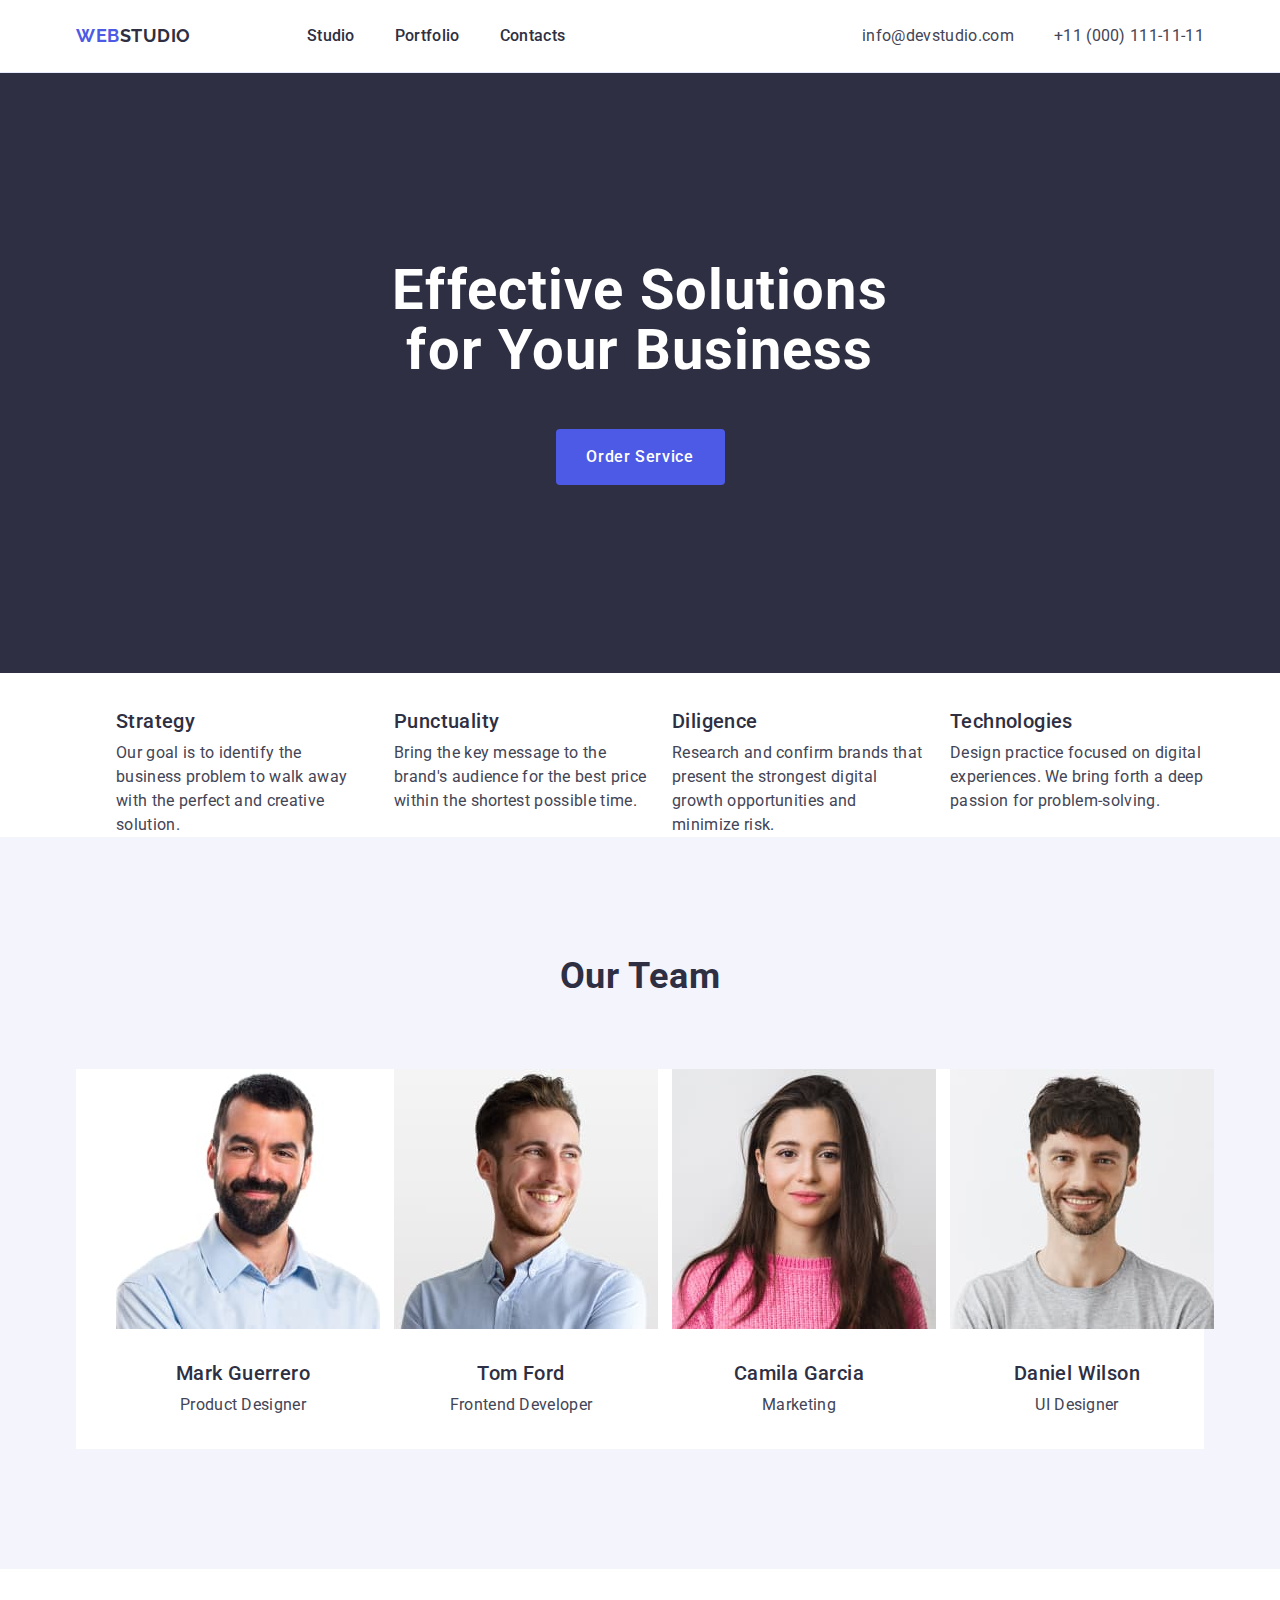
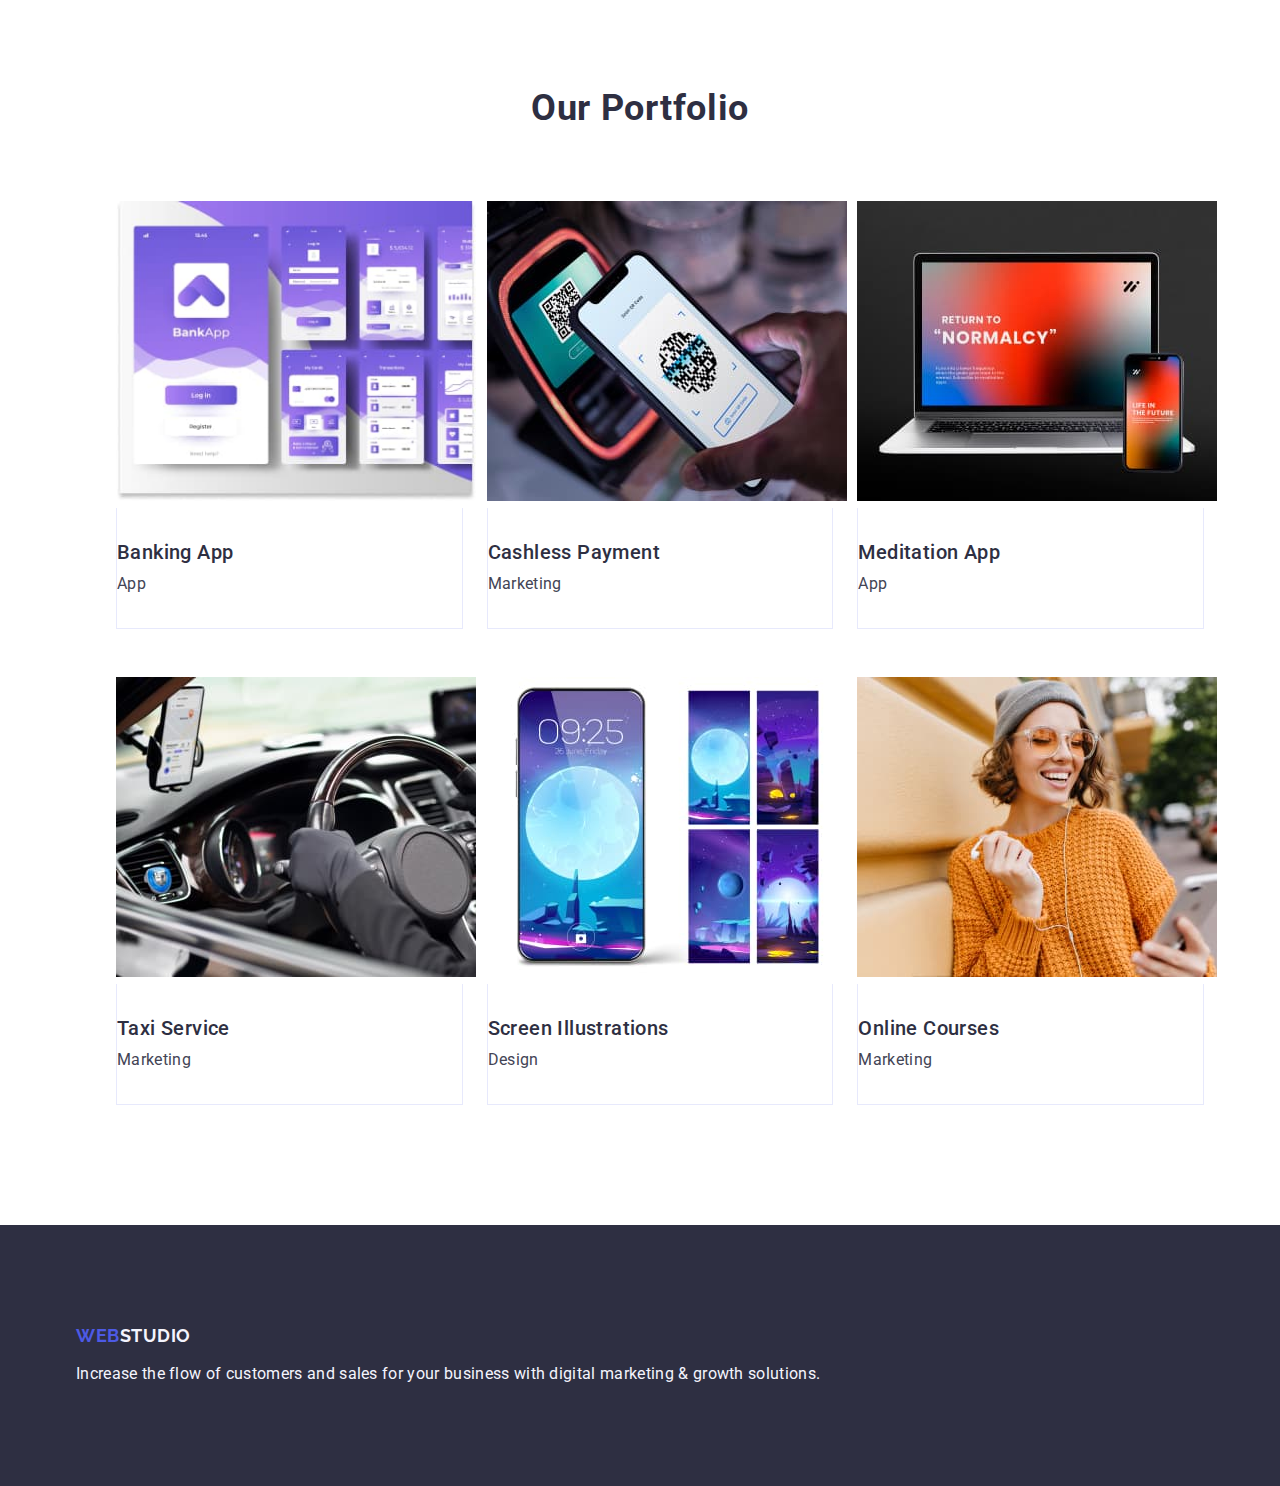
==== index.html @ 5953981c "update html" ====
<!DOCTYPE html>
<html lang="en">

<head>
  <meta charset="UTF-8">
  <meta http-equiv="X-UA-Compatible" content="IE=edge">
  <meta name="viewport" content="width=device-width, initial-scale=1.0">
  <title>Web Studio</title>
  <link rel="preconnect" href="https://fonts.googleapis.com">
  <link rel="preconnect" href="https://fonts.gstatic.com" crossorigin>
  <link href="https://fonts.googleapis.com/css2?family=Raleway:wght@800&family=Roboto:wght@400;500;700&display=swap"
    rel="stylesheet">
  <link rel="stylesheet" href="https://cdnjs.cloudflare.com/ajax/libs/modern-normalize/2.0.0/modern-normalize.min.css">
  <link rel="stylesheet" href="./css/styles.css">
</head>

<body class="body-container">
  <!--HEADER-->
  <header class="page-header">
   <div class="container-header container">
    <nav class="page-navigation list">
      <a href="./index.html" class="header-logo link">Web<span class="header-logo-part-dark">Studio</span></a>
      <ul class="menu list">
        <li class="menu-item">
          <a class="menu-link link" href="./index.html">Studio</a>
        </li>
        <li class="menu-item">
          <a class="menu-link link" href="">Portfolio</a>
        </li>
        <li class="menu-item">
          <a class="menu-link link" href="">Contacts</a>
        </li>
      </ul>
    </nav>
    <address class="header-contact">
      <ul class="header-contact-item list">
        <li>
          <a class="header-contact-link link" href="mailto:info@devstudio.com">info@devstudio.com</a>
        </li>
        <li>
          <a class="header-contact-link link" href="tel:+110001111111">+11 (000) 111-11-11</a>
        </li>
      </ul>
    </address>
   </div>
  </header>
  <main>
    <!--HERO SECTION-->
    <section class="section-hero">
     <div class="container">
      <h1 class="hero-tittle">Effective Solutions for Your Business</h1>
      <button type="button" class="modal-open-btn">Order Service</button>
     </div>
    </section>

    <!--FIRST SECTION-->
    <section class="features">
     <div class="section-container container">
       <h2 class="visually-hidden">Features</h2>
       <ul class="features-list list">
         <li class="features-list-item">
           <h3 class="features-menu">Strategy</h3>
           <p class="description-text">
             Our goal is to identify the business problem to walk away with the perfect and
             creative solution.
           </p>
         </li>

         <li class="features-list-item">
          <h3 class="features-menu">Punctuality</h3>
          <p class="description-text">
            Bring the key message to the brand's audience for the best price within the shortest
            possible time.
          </p>
         </li>

         <li class="features-list-item">
          <h3 class="features-menu">Diligence</h3>
          <p class="description-text">
            Research and confirm brands that present the strongest digital growth opportunities
            and minimize risk.
          </p>
         </li>

         <li class="features-list-item">
          <h3 class="features-menu">Technologies</h3>
          <p class="description-text">
            Design practice focused on digital experiences. We bring forth a deep passion for
            problem-solving.
          </p>
         </li>
       </ul>
     </div>
    </section>

    <!--SECOND SECTION-->
    <section class="our-team-section">
     <div class="class-container container">
       <h2 class="teams-list">Our Team</h2>
       <ul class="list-img-list list">

         <li class="image-item-list">
           <img class="images" src="./images/markguerrero.jpg" alt="Mark Guerrero. Product Designer." width="264"
            height="260">
            <div class="img-container">
              <h3 class="about-list-link">Mark Guerrero</h3>
              <p class="text">Product Designer</p>
             </div>
         </li>

         <li class="image-item-list">
           <img class="images" src="./images/tomford.jpg" alt="Tom Ford. Frontend Developer." width="264" height="260">
           <div class="img-container">
             <h3 class="about-list-link">Tom Ford</h3>
             <p class="text">Frontend Developer</p>
           </div>
         </li>

         <li class="image-item-list">
           <img class="images" src="./images/camilagarcia.jpg" alt="Camila Garcia. Marketing." width="264" height="260">
           <div class="img-container">
             <h3 class="about-list-link">Camila Garcia</h3>
             <p class="text">Marketing</p>
           </div>
         </li>

         <li class="image-item-list">
           <img class="images" src="./images/danielwilson.jpg" alt="Daniel Wilson. UI Designer." width="264"
            height="260">
            <div class="img-container">
             <h3 class="about-list-link">Daniel Wilson</h3>
             <p class="text">UI Designer</p>
            </div>
          </li>
      </ul>
     </div>
    </section>

    <!--THIRD SECTION-->
    <section class="our-portfolio">
      <div class="portfolio-content container">
        <h2 class="portfolio-title">Our Portfolio</h2>
        <ul class="portfolio-list list">
         <li class="list-service link">
           <img class="project-link link" src="./images/row1/banking-app-interface-concept.jpg" alt="Project 1"
            width="360"
            height="300">
            <div class="service-container">
             <h3 class="description-title">Banking App</h3>
             <p class="portfolio-desk">App</p>
            </div>
         </li>

          <li class="list-service link">
            <a href="" class="link">
             <img class="project-link link" src="./images/row1/cashless-payment.jpg" alt="Project 2" 
              width="360" 
              height="300">
             <div class="service-container">
               <h3 class="description-title">Cashless Payment</h3>
               <p class="portfolio-desk">Marketing</p>
             </div>
            </a>
         </li>

         <li class="list-service link">
           <a href="" class="link">
             <img class="project-link link" src="./images/row1/meditation-app.jpg" alt="Project 3" 
              width="360" 
              height="300">
             <div class="service-container">
                <h3 class="description-title">Meditation App</h3>
                <p class="portfolio-desk">App</p>
             </div>
           </a>

         </li>

         <li class="list-service link">
           <a href="" class="link">
             <img class="project-link link" src="./images/row2/taxi-service.jpg" alt="Project 4" 
               width="360"
               height="300">
              <div class="service-container">
                <h3 class="description-title">Taxi Service</h3>
                <p class="portfolio-desk">Marketing</p>
             </div>
           </a>
         </li>

         <li class="list-service link">
           <a href="" class="link">
             <img class="project-link link" src="./images/row2/screen-illustrations.jpg" alt="Project 5" 
              width="360"
              height="300">
             <div class="service-container">
               <h3 class="description-title">Screen Illustrations</h3>
               <p class="portfolio-desk">Design</p>
             </div>
          </a>
         </li>

         <li class="list-service link">
          <a href="" class="link">
             <img class="project-link link" src="./images/row2/online-courses.jpg" alt="Project 6" 
             width="360"
             height="300">
              <div class="service-container">
                <h3 class="description-title">Online Courses</h3>
                <p class="portfolio-desk">Marketing</p>
             </div>
          </a>
         </li>
       </ul>
      </div>
    </section>
  </main>

  <!--FOOTER-->
  <footer class="footer-container-link">
    <div class="footer-container container">
     <a href="./index.html" class="footer-logo link">Web<span class="footer-logo-part-light">Studio</span></a>
     <p class="text-footer">
       Increase the flow of customers and sales for your business with digital marketing & growth
       solutions.
     </p>
    </div>
  </footer>
</body>

</html>
---- css/styles.css ----
:root {
  --main-font-family: "Roboto", sans-serif;
  --secondary-font-family: "Raleway", sans-serif;
  --color-iris: #4d5ae5;
  --color-ocean: #404bbf;
  --color-navy-blue: #2e2f42;
  --color-green: #31d0aa;
  --color-slate: #434455;
  --color-light-slate: #8e8f99;
  --color-cornflower: #e7e9fc;
  --color-cloud: #f4f4fd;
  --color-grey: #2e2f42;
  --color-navy-blue-modal: #2e2f42;
  --color-white: #ffffff;
  --color-dairy: #fcfcfc;
}

/* css default style reset */
.list {
  list-style: none;
}

.link {
  text-decoration: none;
  color: inherit;
}

button {
  cursor: pointer;
}

/* studio page */
.body-container {
  font-family: "Roboto", sans-serif;
  color: var(--color-slate, #434455);
  background-color: var(--color-white, #ffffff);
}
.container {
  width: 1158px;
  padding: 0 15px;
  margin: 0 auto;
 }

/* HEADER*/
.page-header {
  margin: 0 auto;
  border-bottom: 1px solid var(--color-cornflower);
}

.container-header {
  display: flex;
  align-items: center;
  margin: 0 auto;
}

.page-navigation {
  font-weight: 800;
  font-size: 18px;
  line-height: 1.17;
  letter-spacing: 0.03em;
  color: var(--color-iris, #4d5ae5);
  display: flex;
  align-items: center;
  margin-right: auto;
}

.header-logo {
  font-family: var(--secondary-font-family);
  font-weight: 700;
  font-size: 18px;
  line-height: 1.17;
  letter-spacing: 0.03em;
  text-transform: uppercase;
  color: var(--color-iris);
  margin-right: 76px;}

.header-logo-link {
  font-family: "Raleway", sans-serif;
  font-weight: 700;
  font-size: 18px;
  line-height: 1.17;
  letter-spacing: 0.03em;
  text-transform: uppercase;
  color: var(--color-iris, #4d5ae5);
  margin-right: 76px;
}

.menu {
  display: flex;
  gap: 40px;
}

.menu-item {
  letter-spacing: 0.02em;
  line-height: 1.5;
  font-weight: 500;
  font-size: 16px;
  color: var(--color-navy-blue);
  padding: 24px 0;
}

.menu-link {
  font-family: var(--main-font-family);
  line-height: 1.5;
  letter-spacing: 0.02em;
  font-weight: 500;
  font-size: 16px;
  color: var(--color-navy-blue);
  padding: 24px 0;
}

.menu-link:hover,
.menu-link:focus,
.header-contact-link:hover,
.header-contact-link:focus {
  color: var(--color-ocean);
}

.menu-item:hover,
.menu-item:focus,
.header-contact-link:hover,
.header-contact-link:focus {
  color: var(--color-ocean);
}

.header-contact-item {
display: flex;
gap: 40px;
}

/* HERO SECTION */
.section-hero {
  color: var(--color-white);
  background-color: var(--color-navy-blue-modal);
  padding: 188px 0;
}


.hero-tittle {
  font-family: var(--main-font-family);
  font-weight: 700;
  font-size: 56px;
  line-height: 1.07;
  text-align: center;
  letter-spacing: 0.02em;
  color: var(--color-white);
  max-width: 496px;
  margin-left: auto;
  margin-right: auto;
  margin-bottom: 48px;
}

.modal-open-btn {
  font-family: var(--main-font-family);
  min-width: 169px;
  font-weight: 500;
  font-size: 16px;
  line-height: 1.5;
  letter-spacing: 0.04em;
  text-align: center;
  color: var(--color-white);
  background-color: var(--color-iris);
  display: block;
  height: 56px;
  border: none;
  border-radius: 4px;
  margin-left: auto;
  margin-right: auto;
  }

.modal-open-btn:hover,
.modal-open-btn:focus {
  background-color: var(--color-ocean);
}

/*FIRST SECTION*/
.section-container{

}

.features {
  font-weight: 500;
  font-size: 20px;
  line-height: 1.2;
  letter-spacing: 0.02em;
  color: var(--color-slate);
}

.visually-hidden {
  visibility: hidden;
}

.features-list {
  font-family: var(--main-font-family);
  font-size: 16px;
  line-height: 1.2;
  letter-spacing: 0.02em;
  color: var(--color-slate);
  background-color: var(--color-white);
  display: flex;
  gap: 24px;
}

.features-list-item {
  font-weight: 500;
  font-size: 20px;
  line-height: 1.2;
  letter-spacing: 0.02em;
  color: var(--color-slate);
  width: calc((100% - 72px) / 4);
}

.features-menu {
  font-weight: 500;
  font-size: 20px;
  line-height: 1.2;
  letter-spacing: 0.02em;
  color: var(--color-grey, #2e2f42);
  margin-bottom: 8px;
}

.description-text {
  font-family: var(--main-font-family);
  font-size: 16px;
  font-weight: 400;
  line-height: 1.5;
  letter-spacing: 0.02em;
  color: var(--color-slate);
  background-color: var(--color-white);
}

/*SECOND SECTION*/
.our-team-section {
  background-color: var(--color-white);
  padding: 120px 0;
 
}

.class-container {

}

.images {
 display: block
}

.teams-list {
  font-size: 36px;
  font-weight: 700;
  line-height: 1.11;
  text-align: center;
  letter-spacing: 0.02em;
  text-transform: capitalize;
  color: var(--color-navy-blue);
  margin-bottom: 72px;
}

.list-img-list {
  background-color: var(--color-white);
  display: flex;
  gap: 24px;
}

.image-item-list {
  font-weight: 500;
  font-size: 20px;
  line-height: 1.2;
  letter-spacing: 0.02em;
  color: var(--color-slate);
  background-color: var(--color-white);
  width: calc((100% - 72px) / 4);
  border-radius: 0px 0px 4px 4px;
}

.img-container {
  padding: 32px 16px;
  text-align: center;
  padding: 32px 0;
 }

.about-list-link {
  font-weight: 500;
  font-size: 20px;
  line-height: 1.2;
  letter-spacing: 0.02em;
  color: var(--color-navy-blue);
  margin-bottom: 8px;
}

.text {
  font-size: 16px;
  line-height: 1.5;
  letter-spacing: 0.02em;
  font-weight: 400;
}

/*THIRD SECTION*/
.our-portfolio {
  color: var(--color-navy-blue);
  background-color: var(--color-white);
  padding-top: 120px;
  padding-bottom: 120px;
}

.portfolio-content {

}
.portfolio-title {
  font-weight: 700;
  font-size: 36px;
  line-height: 1.11;
  letter-spacing: 0.02em;
  text-align: center;
  text-transform: capitalize;
  color: var(--color-navy-blue);
  margin-bottom: 72px;
}

.portfolio-list {
  font-family: "Roboto", sans-serif;
  font-weight: 500;
  font-size: 16px;
  line-height: 1.5;
  letter-spacing: 0.04em;
  color: var(--color-iris, #4d5ae5);
  background-color: var(--color-white, #ffffff);
  display: flex;
  flex-wrap: wrap;
  column-gap: 24px;
  row-gap: 48px;
}

.list-service {
  width: calc((100% - 48px) / 3);

}
.service-container {
  padding: 32px 16px;
  border: 1px solid var(--color-cornflower);
  border-top: none;
  padding: 32px 0;
}

.description-title {
  font-weight: 500;
  font-size: 20px;
  line-height: 1.2;
  letter-spacing: 0.02em;
  color: var(--color-navy-blue);
  margin-bottom: 8px;

}

.portfolio-desk {
  font-size: 16px;
  font-weight: 400;
  line-height: 1.5;
  letter-spacing: 0.02em;
  color: var(--color-slate, #434455);
}

/* FOOTER*/

.text-footer {
  font-size: 16px;
  line-height: 24px;
  letter-spacing: 0.02em;
  color: var(--color-cloud, #f4f4fd);
}

.footer-container-link {
  color: var(--color-navy-blue);
  background-color: var(--color-navy-blue-modal);
}

.footer-container-link {
  background-color: var(--color-navy-blue);
  padding: 100px 0;
}

.contact-list {
  font-style: normal;
  color: var(--color-slate);
}

.footer-logo {
  font-family: "Raleway", sans-serif;
  font-weight: 700;
  font-size: 18px;
  line-height: 1.17;
  letter-spacing: 0.03em;
  text-transform: uppercase;
  color: var(--color-iris);
  display: inline-block;
  margin-bottom: 16px;}

.header-logo-part-dark {
  color: var(--color-navy-blue);
}

.footer-logo-part-light {
  color: var(--color-cloud);
}

h1,
h2,
h3,
h4,
p,
ul,
ol {
  margin: 0;
}


/* HEADER */


.page-navigation {
  font-weight: 800;
  font-size: 18px;
  line-height: 1.17;
  letter-spacing: 0.03em;
  color: var(--color-iris, #4d5ae5);
}


.header-contact {
  font-style: normal;
}

.header-contact-item {
  font-size: 16px;
  line-height: 1.5;
  letter-spacing: 0.02em;
  font-weight: 400;
  color: var(--color-slate);
}

.header-contact-link {
  font-family: var(--main-font-family);
  font-weight: 400;
  font-size: 16px;
  line-height: 1.5;
  letter-spacing: 0.02em;
  color: var(--color-slate);
}

.hero {
  background-color: var(--color-navy-blue-modal);
}

.logo-header-light {
  color: var(--color-navy-blue);
}


.section-title {
  font-weight: 700;
  font-size: 36px;
  line-height: 1.11;
  letter-spacing: 0.02em;
  text-align: center;
  text-transform: capitalize;
  color: var(--color-navy-blue-modal);
}

.our-team-section {
  background-color: var(--color-cloud);
}

.card {
  background-color: var(--color-white);
}

.page-footer {
  background-color: var(--color-navy-blue);
}

.text-footer {
  font-size: 16px;
  line-height: 24px;
  letter-spacing: 0.02em;
  color: var(--color-cloud, #f4f4fd);
}
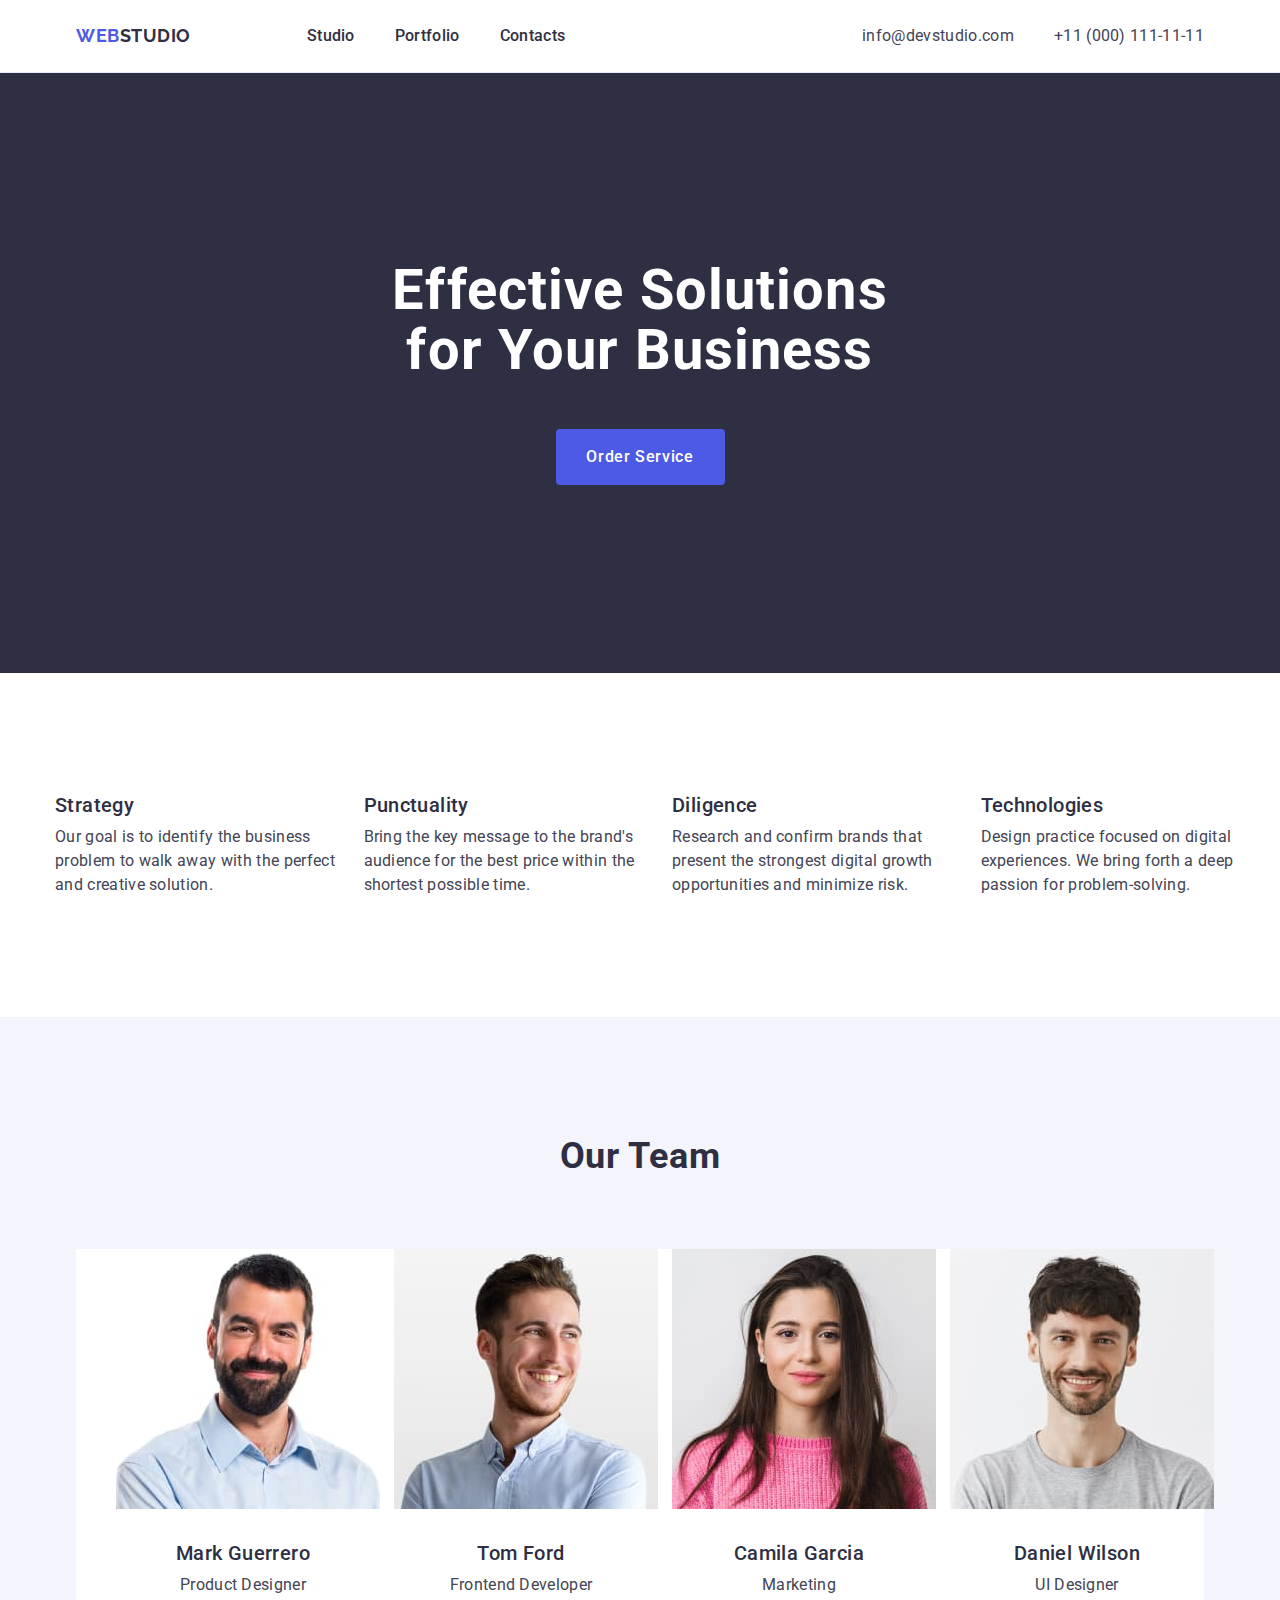
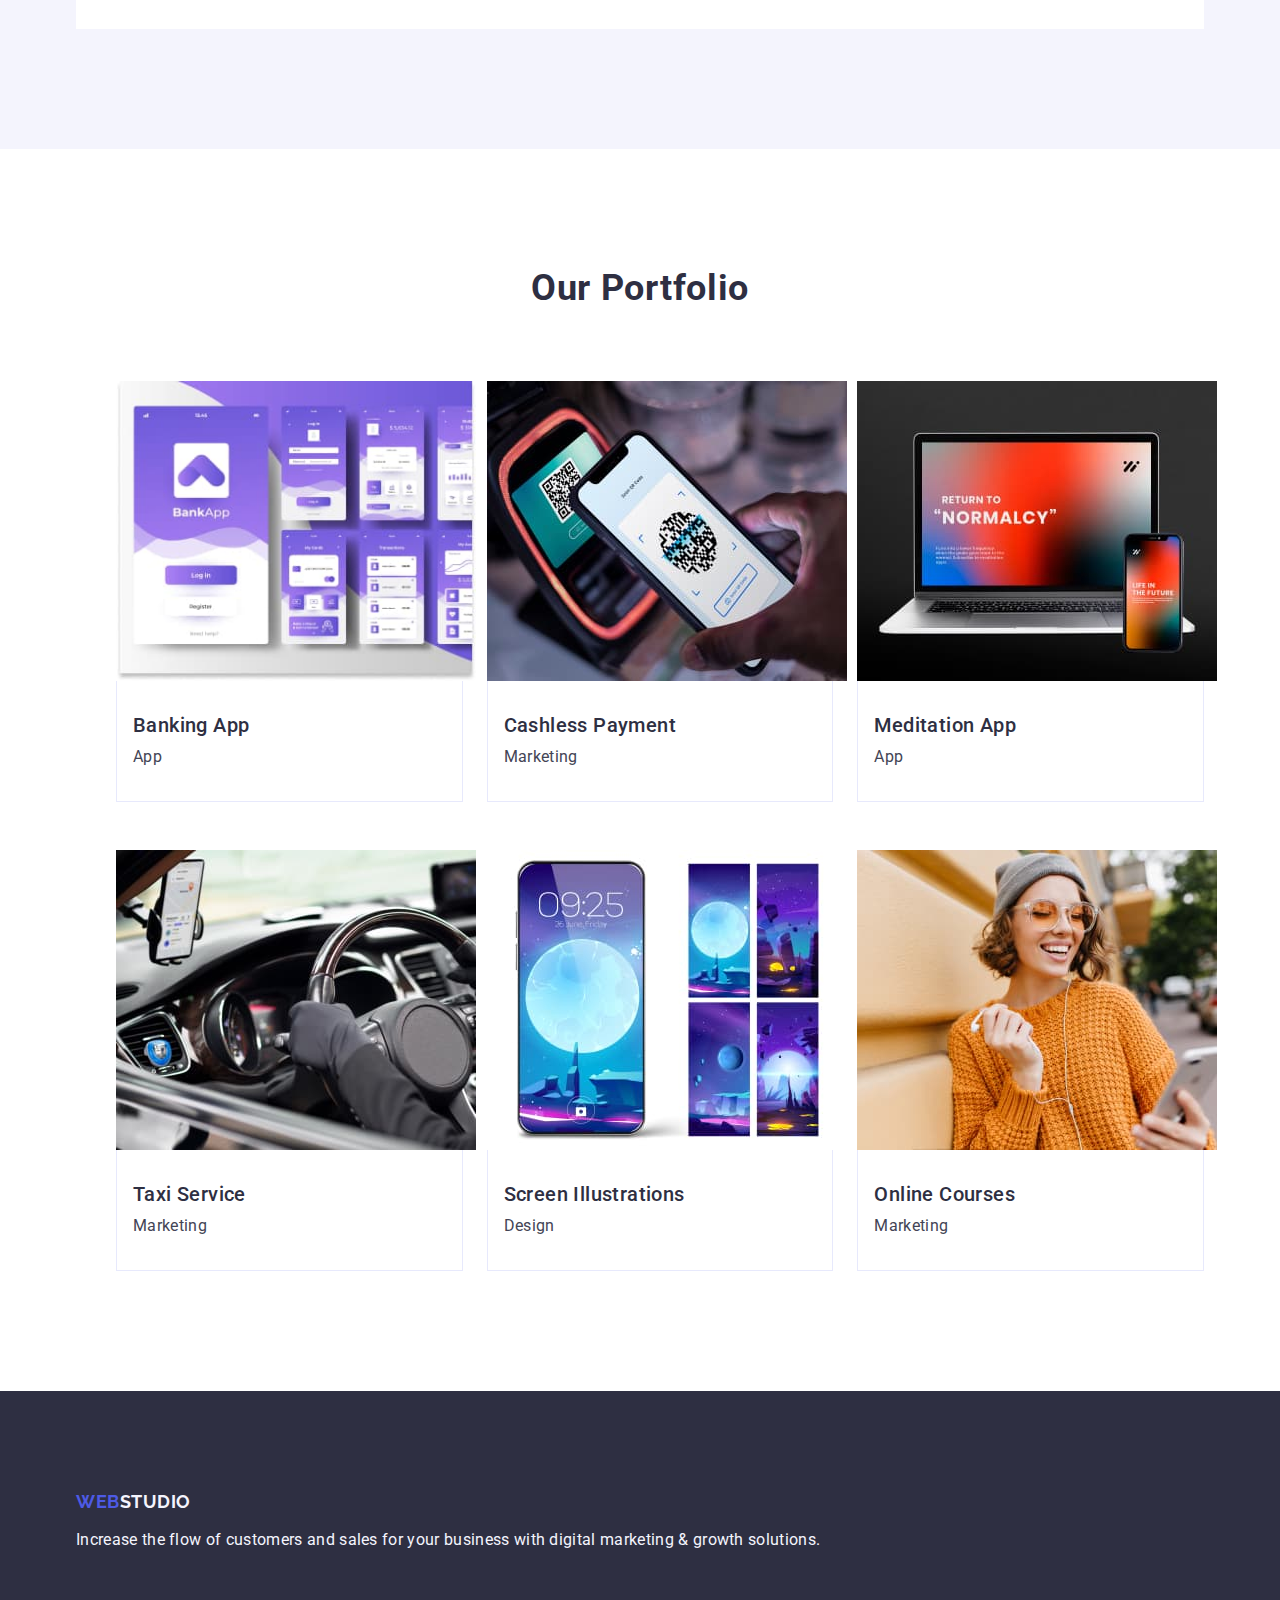
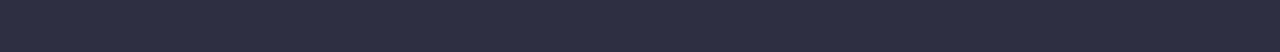
==== commit 6637a7a3: "upd html" ====
--- a/index.html
+++ b/index.html
@@ -95,7 +95,7 @@
 
     <!--SECOND SECTION-->
     <section class="our-team-section">
-     <div class="class-container container">
+     <div class="container">
        <h2 class="teams-list">Our Team</h2>
        <ul class="list-img-list list">
 
@@ -142,14 +142,16 @@
         <h2 class="portfolio-title">Our Portfolio</h2>
         <ul class="portfolio-list list">
          <li class="list-service link">
-           <img class="project-link link" src="./images/row1/banking-app-interface-concept.jpg" alt="Project 1"
-            width="360"
-            height="300">
-            <div class="service-container">
-             <h3 class="description-title">Banking App</h3>
-             <p class="portfolio-desk">App</p>
-            </div>
-         </li>
+           <a href="" class="link">
+             <img class="project-link link" src="./images/row1/banking-app-interface-concept.jpg" alt="Project 1"
+              width="360"
+              height="300">
+              <div class="service-container">
+                <h3 class="description-title">Banking App</h3>
+                <p class="portfolio-desk">App</p>
+              </div>
+           </a>
+          </li>
 
           <li class="list-service link">
             <a href="" class="link">
@@ -173,7 +175,6 @@
                 <p class="portfolio-desk">App</p>
              </div>
            </a>
-
          </li>
 
          <li class="list-service link">
--- a/css/styles.css
+++ b/css/styles.css
@@ -124,9 +124,14 @@
 }
 
 .header-contact-item {
-display: flex;
-gap: 40px;
-}
+    display: flex;
+    gap: 40px;
+    font-size: 16px;
+    line-height: 1.5;
+    letter-spacing: 0.02em;
+    font-weight: 400;
+    color: var(--color-slate);
+  }
 
 /* HERO SECTION */
 .section-hero {
@@ -175,7 +180,7 @@
 
 /*FIRST SECTION*/
 .section-container{
-
+ width: 100%;
 }
 
 .features {
@@ -184,10 +189,18 @@
   line-height: 1.2;
   letter-spacing: 0.02em;
   color: var(--color-slate);
+  padding: 120px 0;
 }
 
 .visually-hidden {
-  visibility: hidden;
+  position: absolute;
+  width: 1px;
+  height: 1px;
+  margin: -1px;
+  padding: 0;
+  overflow: hidden;
+  clip: rect(0, 0, 0, 0);
+  border: 0;
 }
 
 .features-list {
@@ -198,6 +211,7 @@
   color: var(--color-slate);
   background-color: var(--color-white);
   display: flex;
+  width: 100%;
   gap: 24px;
 }
 
@@ -208,6 +222,7 @@
   letter-spacing: 0.02em;
   color: var(--color-slate);
   width: calc((100% - 72px) / 4);
+  box-sizing: border-box;
 }
 
 .features-menu {
@@ -233,7 +248,7 @@
 .our-team-section {
   background-color: var(--color-white);
   padding: 120px 0;
- 
+  width: 100%;
 }
 
 .class-container {
@@ -241,7 +256,7 @@
 }
 
 .images {
- display: block
+ display: block;
 }
 
 .teams-list {
@@ -258,6 +273,7 @@
 .list-img-list {
   background-color: var(--color-white);
   display: flex;
+  width: 100%;
   gap: 24px;
 }
 
@@ -268,9 +284,10 @@
   letter-spacing: 0.02em;
   color: var(--color-slate);
   background-color: var(--color-white);
+  border-radius: 0px 0px 4px 4px;
   width: calc((100% - 72px) / 4);
-  border-radius: 0px 0px 4px 4px;
-}
+  box-sizing: border-box;
+  }
 
 .img-container {
   padding: 32px 16px;
@@ -300,6 +317,7 @@
   background-color: var(--color-white);
   padding-top: 120px;
   padding-bottom: 120px;
+  width: 100%;
 }
 
 .portfolio-content {
@@ -328,17 +346,23 @@
   flex-wrap: wrap;
   column-gap: 24px;
   row-gap: 48px;
+  width: 100%;
 }
 
 .list-service {
   width: calc((100% - 48px) / 3);
-
+  box-sizing: border-box;
+}
+
+.project-link {
+  display: block;
 }
 .service-container {
   padding: 32px 16px;
   border: 1px solid var(--color-cornflower);
   border-top: none;
-  padding: 32px 0;
+
+  padding: 32px 16px
 }
 
 .description-title {
@@ -429,14 +453,6 @@
   font-style: normal;
 }
 
-.header-contact-item {
-  font-size: 16px;
-  line-height: 1.5;
-  letter-spacing: 0.02em;
-  font-weight: 400;
-  color: var(--color-slate);
-}
-
 .header-contact-link {
   font-family: var(--main-font-family);
   font-weight: 400;
@@ -454,7 +470,6 @@
   color: var(--color-navy-blue);
 }
 
-
 .section-title {
   font-weight: 700;
   font-size: 36px;
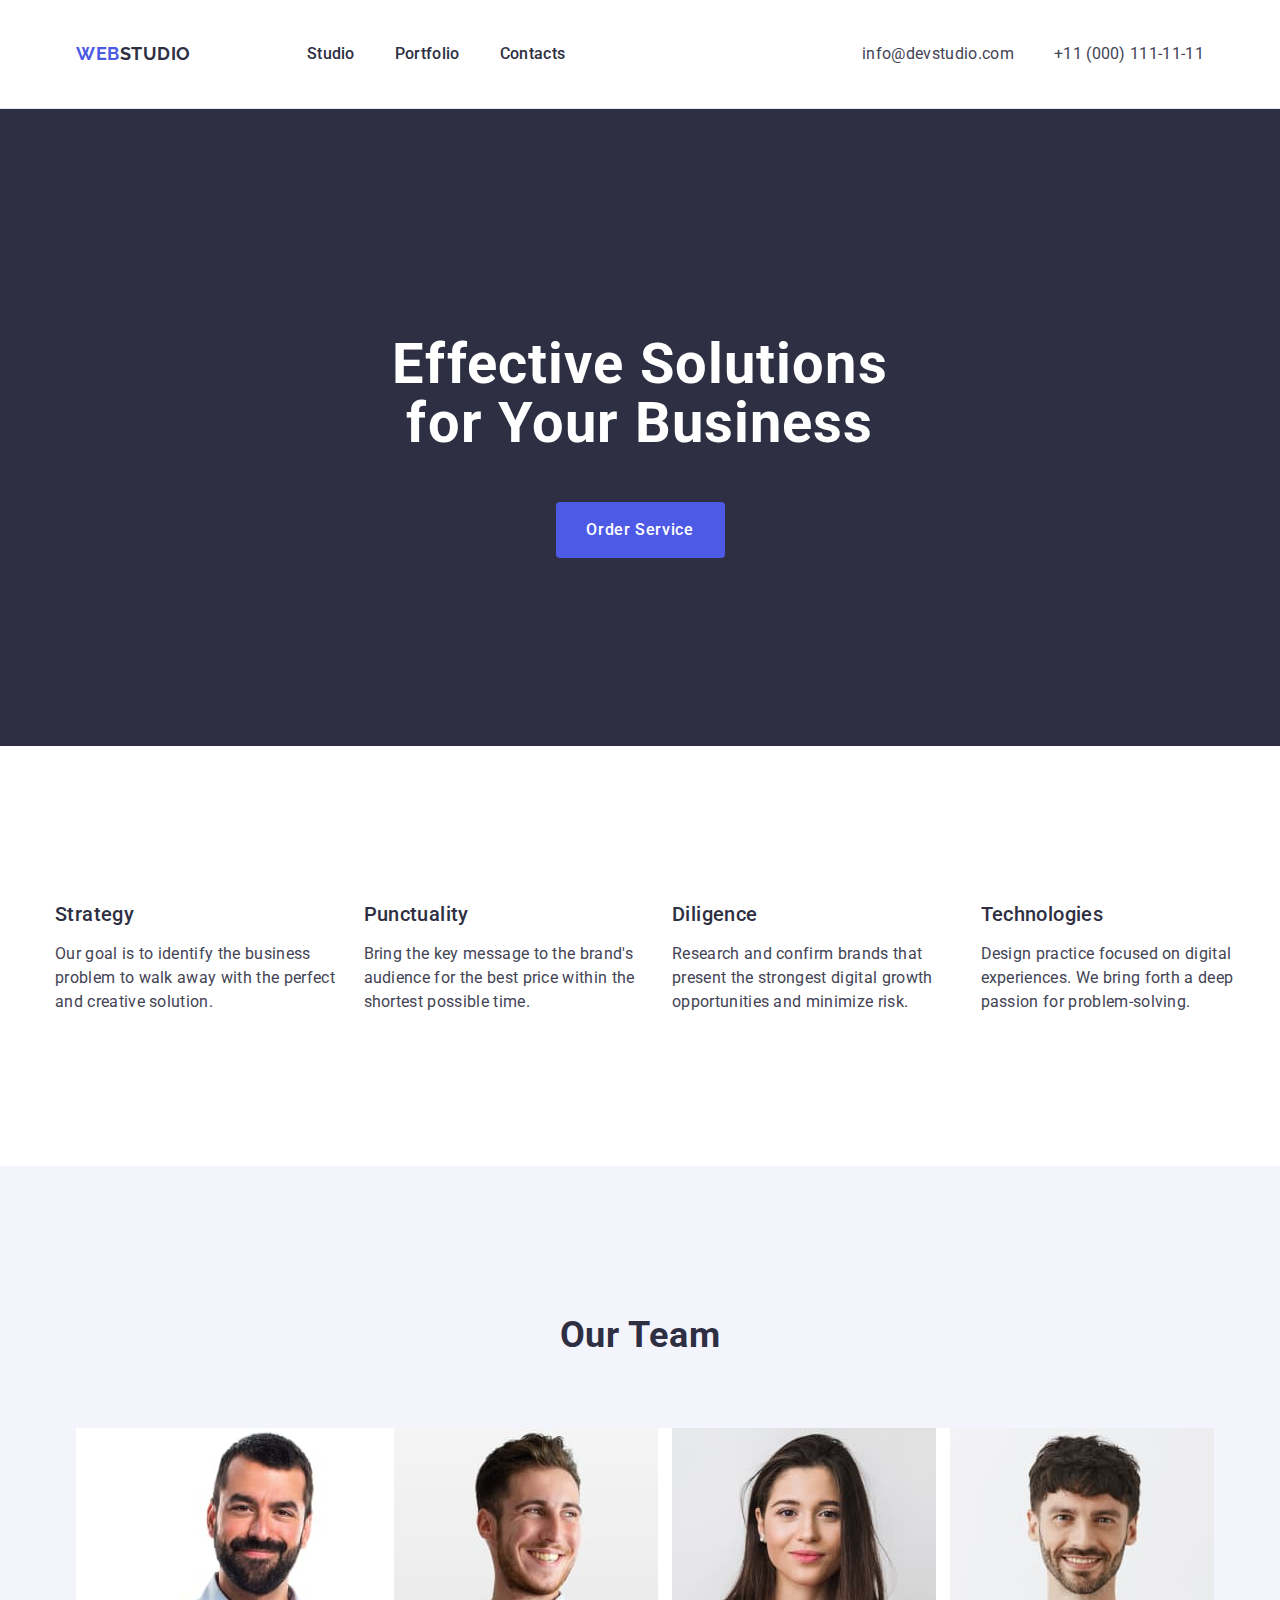
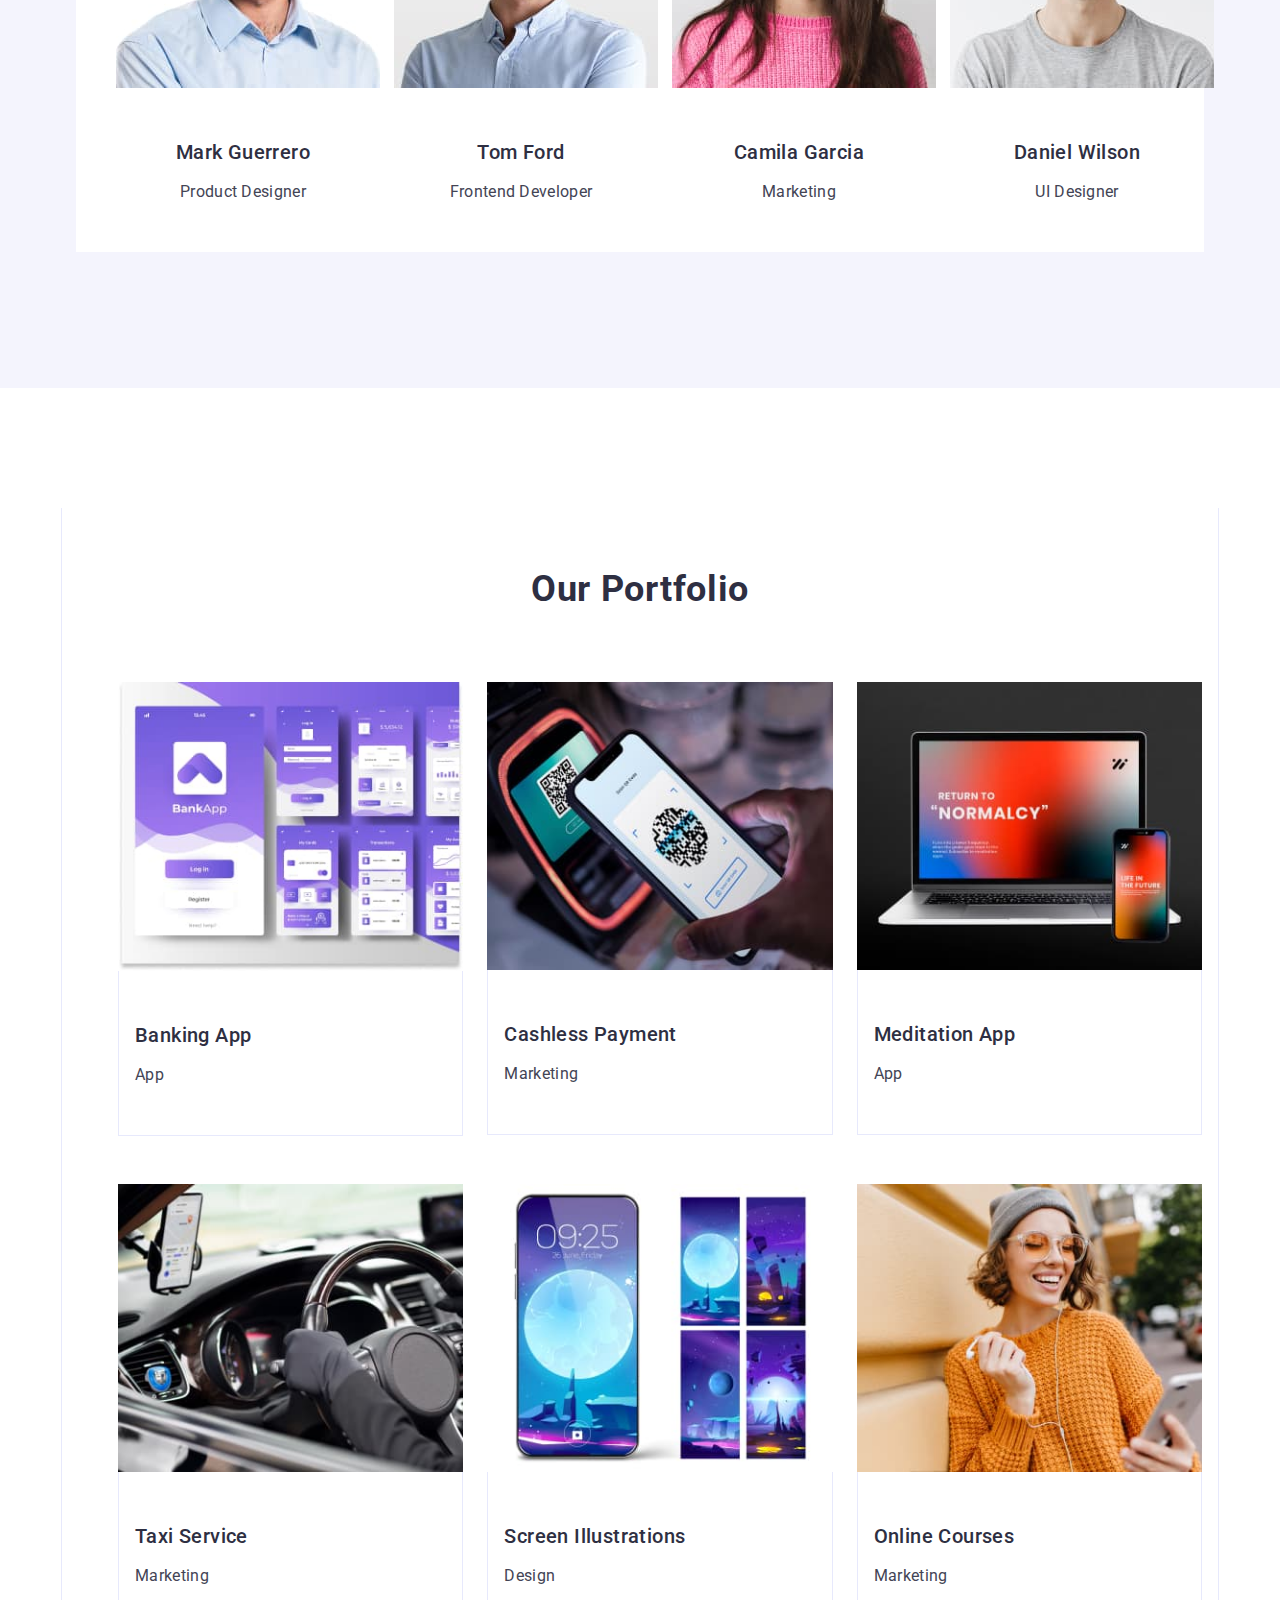
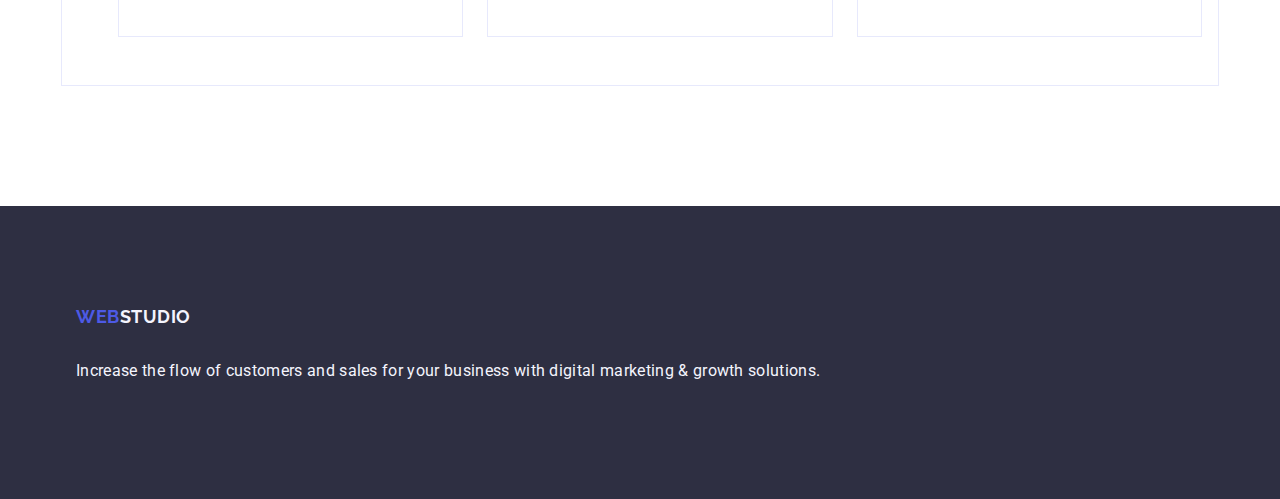
==== commit e1aad0d6: "update html" ====
--- a/css/styles.css
+++ b/css/styles.css
@@ -35,11 +35,12 @@
   color: var(--color-slate, #434455);
   background-color: var(--color-white, #ffffff);
 }
+
 .container {
   width: 1158px;
   padding: 0 15px;
   margin: 0 auto;
- }
+}
 
 /* HEADER*/
 .page-header {
@@ -72,7 +73,12 @@
   letter-spacing: 0.03em;
   text-transform: uppercase;
   color: var(--color-iris);
-  margin-right: 76px;}
+  margin-right: 76px;
+}
+
+.header-logo-part-dark {
+  color: var(--color-navy-blue);
+} 
 
 .header-logo-link {
   font-family: "Raleway", sans-serif;
@@ -123,15 +129,28 @@
   color: var(--color-ocean);
 }
 
+.header-contact {
+  font-style: normal;
+}
+
 .header-contact-item {
-    display: flex;
-    gap: 40px;
-    font-size: 16px;
-    line-height: 1.5;
-    letter-spacing: 0.02em;
-    font-weight: 400;
-    color: var(--color-slate);
-  }
+  display: flex;
+  gap: 40px;
+  font-size: 16px;
+  line-height: 1.5;
+  letter-spacing: 0.02em;
+  font-weight: 400;
+  color: var(--color-slate);
+}
+
+.header-contact-link {
+  font-family: var(--main-font-family);
+  font-weight: 400;
+  font-size: 16px;
+  line-height: 1.5;
+  letter-spacing: 0.02em;
+  color: var(--color-slate);
+}
 
 /* HERO SECTION */
 .section-hero {
@@ -171,7 +190,7 @@
   border-radius: 4px;
   margin-left: auto;
   margin-right: auto;
-  }
+}
 
 .modal-open-btn:hover,
 .modal-open-btn:focus {
@@ -179,8 +198,8 @@
 }
 
 /*FIRST SECTION*/
-.section-container{
- width: 100%;
+.section-container {
+  width: 100%;
 }
 
 .features {
@@ -197,10 +216,12 @@
   width: 1px;
   height: 1px;
   margin: -1px;
+  border: 0;
   padding: 0;
+  white-space: nowrap;
   overflow: hidden;
+  clip-path: inset(100%);
   clip: rect(0, 0, 0, 0);
-  border: 0;
 }
 
 .features-list {
@@ -211,7 +232,7 @@
   color: var(--color-slate);
   background-color: var(--color-white);
   display: flex;
-  width: 100%;
+  /*width: 100%;*/
   gap: 24px;
 }
 
@@ -246,17 +267,14 @@
 
 /*SECOND SECTION*/
 .our-team-section {
-  background-color: var(--color-white);
+  background-color: var(--color-cloud);
   padding: 120px 0;
   width: 100%;
 }
 
-.class-container {
-
-}
 
 .images {
- display: block;
+  display: block;
 }
 
 .teams-list {
@@ -287,13 +305,13 @@
   border-radius: 0px 0px 4px 4px;
   width: calc((100% - 72px) / 4);
   box-sizing: border-box;
-  }
+}
 
 .img-container {
   padding: 32px 16px;
   text-align: center;
   padding: 32px 0;
- }
+}
 
 .about-list-link {
   font-weight: 500;
@@ -321,8 +339,11 @@
 }
 
 .portfolio-content {
-
-}
+  padding: 32px 16px;
+  border: 1px solid #e7e9fc;
+  border-top: none;
+}
+
 .portfolio-title {
   font-weight: 700;
   font-size: 36px;
@@ -331,7 +352,7 @@
   text-align: center;
   text-transform: capitalize;
   color: var(--color-navy-blue);
-  margin-bottom: 72px;
+  margin-bottom: 72px
 }
 
 .portfolio-list {
@@ -356,13 +377,14 @@
 
 .project-link {
   display: block;
-}
+  width: 100%;
+  height: auto;
+}
+
 .service-container {
   padding: 32px 16px;
   border: 1px solid var(--color-cornflower);
   border-top: none;
-
-  padding: 32px 16px
 }
 
 .description-title {
@@ -416,10 +438,7 @@
   text-transform: uppercase;
   color: var(--color-iris);
   display: inline-block;
-  margin-bottom: 16px;}
-
-.header-logo-part-dark {
-  color: var(--color-navy-blue);
+  margin-bottom: 16px;
 }
 
 .footer-logo-part-light {
@@ -431,70 +450,13 @@
 h3,
 h4,
 p,
-ul,
-ol {
-  margin: 0;
-}
-
-
-/* HEADER */
-
-
-.page-navigation {
-  font-weight: 800;
-  font-size: 18px;
-  line-height: 1.17;
-  letter-spacing: 0.03em;
-  color: var(--color-iris, #4d5ae5);
-}
-
-
-.header-contact {
-  font-style: normal;
-}
-
-.header-contact-link {
-  font-family: var(--main-font-family);
-  font-weight: 400;
-  font-size: 16px;
-  line-height: 1.5;
-  letter-spacing: 0.02em;
-  color: var(--color-slate);
-}
-
-.hero {
-  background-color: var(--color-navy-blue-modal);
-}
-
-.logo-header-light {
-  color: var(--color-navy-blue);
-}
-
-.section-title {
-  font-weight: 700;
-  font-size: 36px;
-  line-height: 1.11;
-  letter-spacing: 0.02em;
-  text-align: center;
-  text-transform: capitalize;
-  color: var(--color-navy-blue-modal);
-}
-
-.our-team-section {
-  background-color: var(--color-cloud);
-}
-
-.card {
-  background-color: var(--color-white);
-}
-
-.page-footer {
-  background-color: var(--color-navy-blue);
-}
-
-.text-footer {
-  font-size: 16px;
-  line-height: 24px;
-  letter-spacing: 0.02em;
-  color: var(--color-cloud, #f4f4fd);
-}+ul, {
+ max-width: 264;
+ font-weight: 400;
+ font-size: 16px;
+ line-height: 150%;
+ letter-spacing: 0.02em;
+ color: #f4f4fd;
+ margin: 0;
+ padding:0;
+}
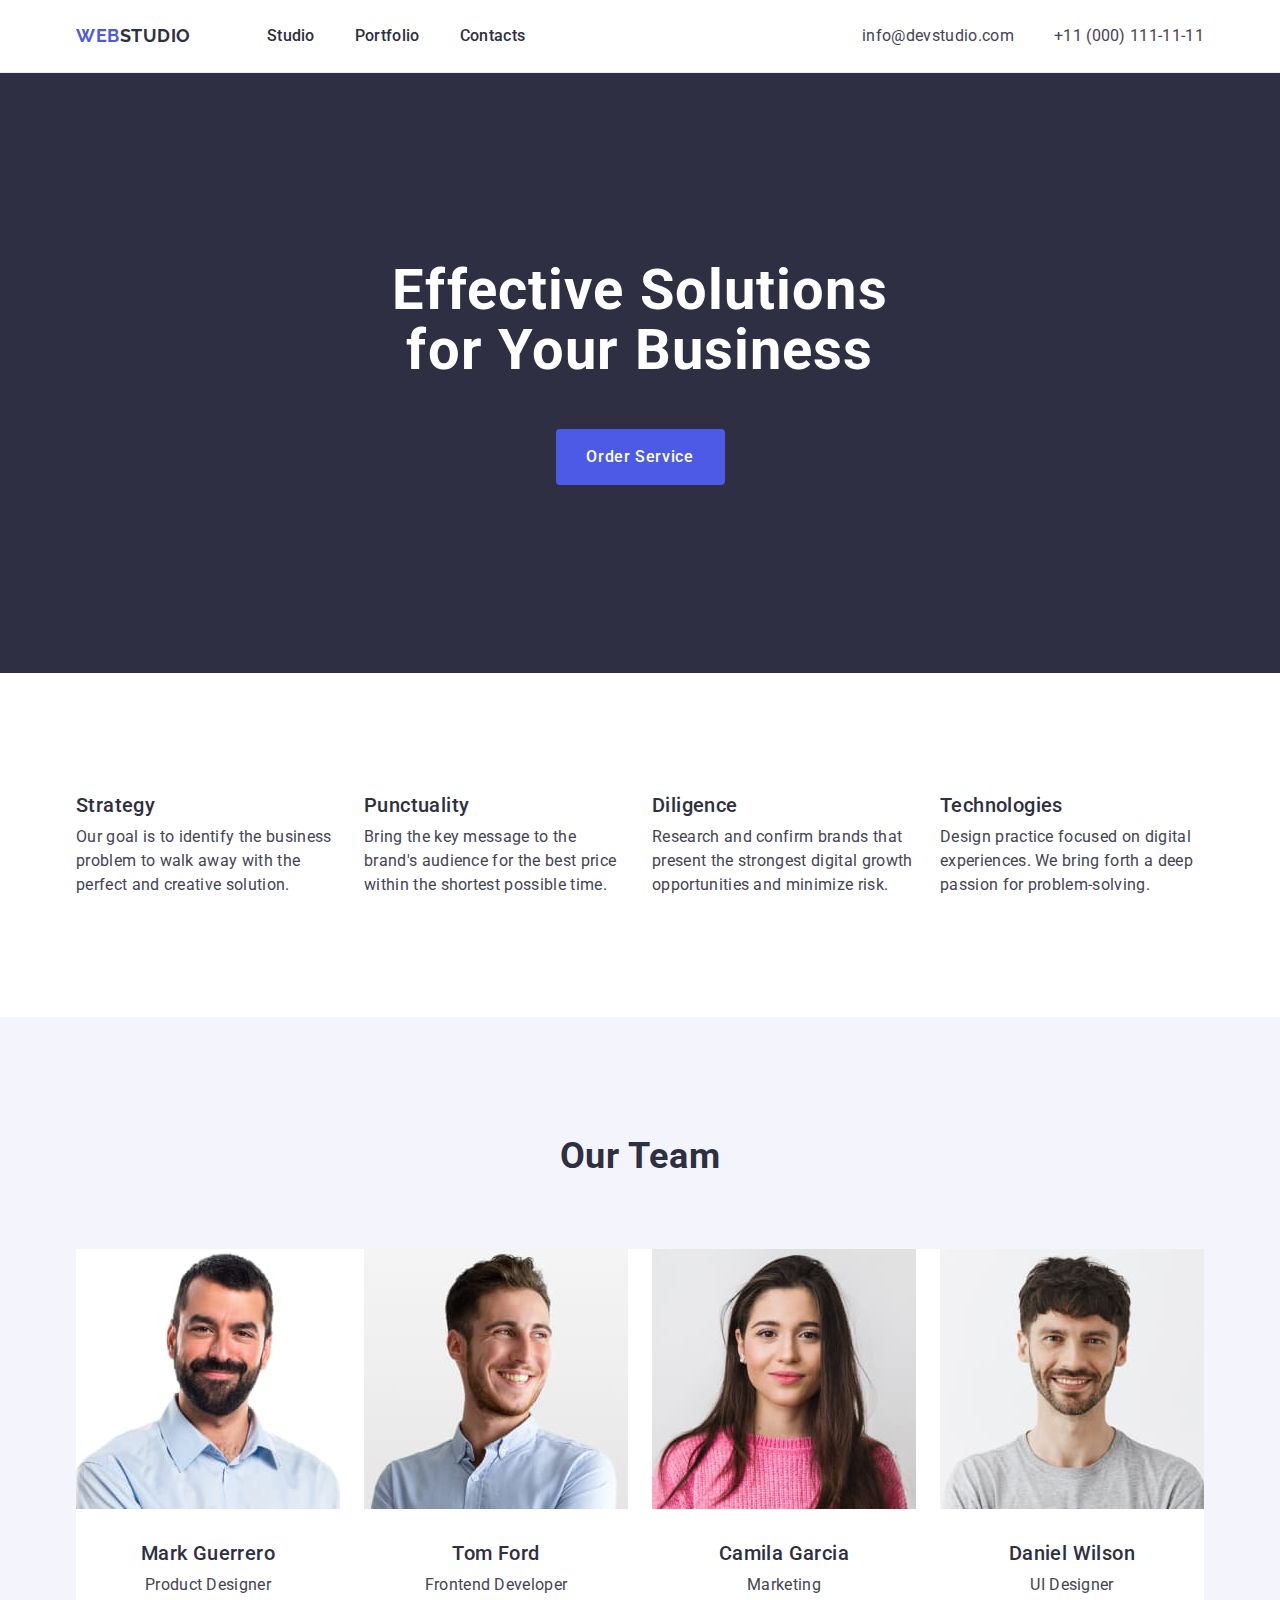
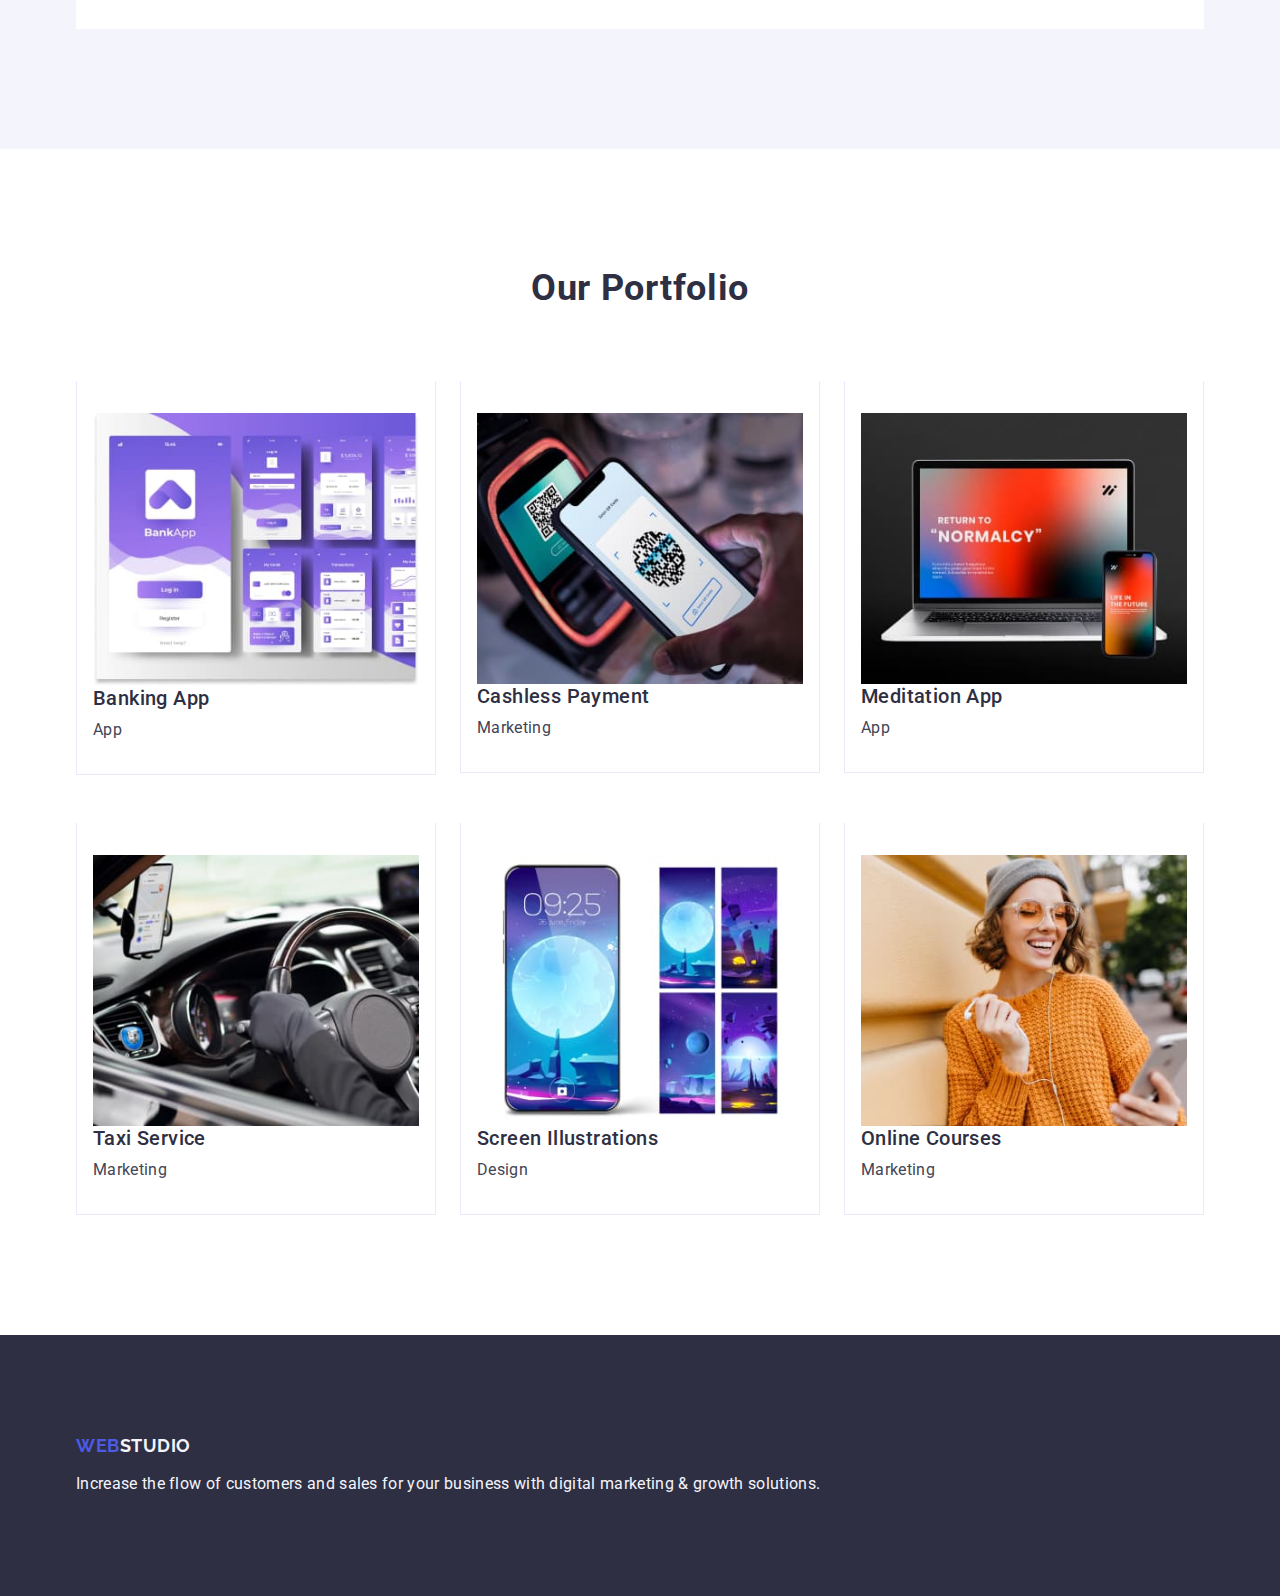
==== commit 2cf0de13: "update html" ====
--- a/index.html
+++ b/index.html
@@ -138,79 +138,78 @@
 
     <!--THIRD SECTION-->
     <section class="our-portfolio">
-      <div class="portfolio-content container">
+      <div class="container">
         <h2 class="portfolio-title">Our Portfolio</h2>
         <ul class="portfolio-list list">
          <li class="list-service link">
-           <a href="" class="link">
-             <img class="project-link link" src="./images/row1/banking-app-interface-concept.jpg" alt="Project 1"
+           <div class="service-container">
+             <a href="" class="link">
+                <img class="project-link link" src="./images/row1/banking-app-interface-concept.jpg" alt="Project 1" width="360"
+                height="300">
+                <h3 class="description-title">Banking App</h3>
+                <p class="portfolio-desk">App</p>
+              </a>
+           </div>
+          </li>
+
+          <li class="list-service link">
+            <div class="service-container">
+              <a href="" class="link">
+               <img class="project-link link" src="./images/row1/cashless-payment.jpg" alt="Project 2" 
+                width="360" 
+                height="300">
+               <h3 class="description-title">Cashless Payment</h3>
+               <p class="portfolio-desk">Marketing</p>
+              </a>
+          </div>
+         </li>
+
+         <li class="list-service link">
+           <div class="service-container">
+              <a href="" class="link">
+               <img class="project-link link" src="./images/row1/meditation-app.jpg" alt="Project 3" 
+                width="360" 
+                height="300">
+                <h3 class="description-title">Meditation App</h3>
+                <p class="portfolio-desk">App</p>
+             </a>
+           </div>
+         </li>
+
+         <li class="list-service link">
+           <div class="service-container">
+             <a href="" class="link">
+               <img class="project-link link" src="./images/row2/taxi-service.jpg" alt="Project 4" 
+                width="360"
+                height="300">
+               <h3 class="description-title">Taxi Service</h3>
+               <p class="portfolio-desk">Marketing</p>
+             </a>
+            </div>
+         </li>
+
+         <li class="list-service link">
+           <div class="service-container">
+             <a href="" class="link">
+               <img class="project-link link" src="./images/row2/screen-illustrations.jpg" alt="Project 5" 
+                width="360"
+                height="300">
+               <h3 class="description-title">Screen Illustrations</h3>
+               <p class="portfolio-desk">Design</p>
+             </a>
+            </div>
+         </li>
+
+         <li class="list-service link">
+          <div class="service-container">
+            <a href="" class="link">
+              <img class="project-link link" src="./images/row2/online-courses.jpg" alt="Project 6" 
               width="360"
               height="300">
-              <div class="service-container">
-                <h3 class="description-title">Banking App</h3>
-                <p class="portfolio-desk">App</p>
-              </div>
-           </a>
-          </li>
-
-          <li class="list-service link">
-            <a href="" class="link">
-             <img class="project-link link" src="./images/row1/cashless-payment.jpg" alt="Project 2" 
-              width="360" 
-              height="300">
-             <div class="service-container">
-               <h3 class="description-title">Cashless Payment</h3>
-               <p class="portfolio-desk">Marketing</p>
-             </div>
+              <h3 class="description-title">Online Courses</h3>
+              <p class="portfolio-desk">Marketing</p>
             </a>
-         </li>
-
-         <li class="list-service link">
-           <a href="" class="link">
-             <img class="project-link link" src="./images/row1/meditation-app.jpg" alt="Project 3" 
-              width="360" 
-              height="300">
-             <div class="service-container">
-                <h3 class="description-title">Meditation App</h3>
-                <p class="portfolio-desk">App</p>
-             </div>
-           </a>
-         </li>
-
-         <li class="list-service link">
-           <a href="" class="link">
-             <img class="project-link link" src="./images/row2/taxi-service.jpg" alt="Project 4" 
-               width="360"
-               height="300">
-              <div class="service-container">
-                <h3 class="description-title">Taxi Service</h3>
-                <p class="portfolio-desk">Marketing</p>
-             </div>
-           </a>
-         </li>
-
-         <li class="list-service link">
-           <a href="" class="link">
-             <img class="project-link link" src="./images/row2/screen-illustrations.jpg" alt="Project 5" 
-              width="360"
-              height="300">
-             <div class="service-container">
-               <h3 class="description-title">Screen Illustrations</h3>
-               <p class="portfolio-desk">Design</p>
-             </div>
-          </a>
-         </li>
-
-         <li class="list-service link">
-          <a href="" class="link">
-             <img class="project-link link" src="./images/row2/online-courses.jpg" alt="Project 6" 
-             width="360"
-             height="300">
-              <div class="service-container">
-                <h3 class="description-title">Online Courses</h3>
-                <p class="portfolio-desk">Marketing</p>
-             </div>
-          </a>
+          </div>
          </li>
        </ul>
       </div>
--- a/css/styles.css
+++ b/css/styles.css
@@ -29,6 +29,21 @@
   cursor: pointer;
 }
 
+h1,
+h2,
+h3,
+h4,
+h5,
+h6,
+p {
+  margin: 0;
+}
+
+ul,ol {
+  margin: 0;
+  padding: 0;
+}
+
 /* studio page */
 .body-container {
   font-family: "Roboto", sans-serif;
@@ -199,7 +214,7 @@
 
 /*FIRST SECTION*/
 .section-container {
-  width: 100%;
+
 }
 
 .features {
@@ -269,7 +284,6 @@
 .our-team-section {
   background-color: var(--color-cloud);
   padding: 120px 0;
-  width: 100%;
 }
 
 
@@ -335,13 +349,6 @@
   background-color: var(--color-white);
   padding-top: 120px;
   padding-bottom: 120px;
-  width: 100%;
-}
-
-.portfolio-content {
-  padding: 32px 16px;
-  border: 1px solid #e7e9fc;
-  border-top: none;
 }
 
 .portfolio-title {
@@ -352,7 +359,7 @@
   text-align: center;
   text-transform: capitalize;
   color: var(--color-navy-blue);
-  margin-bottom: 72px
+  margin-bottom: 72px;
 }
 
 .portfolio-list {
@@ -367,7 +374,6 @@
   flex-wrap: wrap;
   column-gap: 24px;
   row-gap: 48px;
-  width: 100%;
 }
 
 .list-service {
@@ -445,18 +451,3 @@
   color: var(--color-cloud);
 }
 
-h1,
-h2,
-h3,
-h4,
-p,
-ul, {
- max-width: 264;
- font-weight: 400;
- font-size: 16px;
- line-height: 150%;
- letter-spacing: 0.02em;
- color: #f4f4fd;
- margin: 0;
- padding:0;
-}
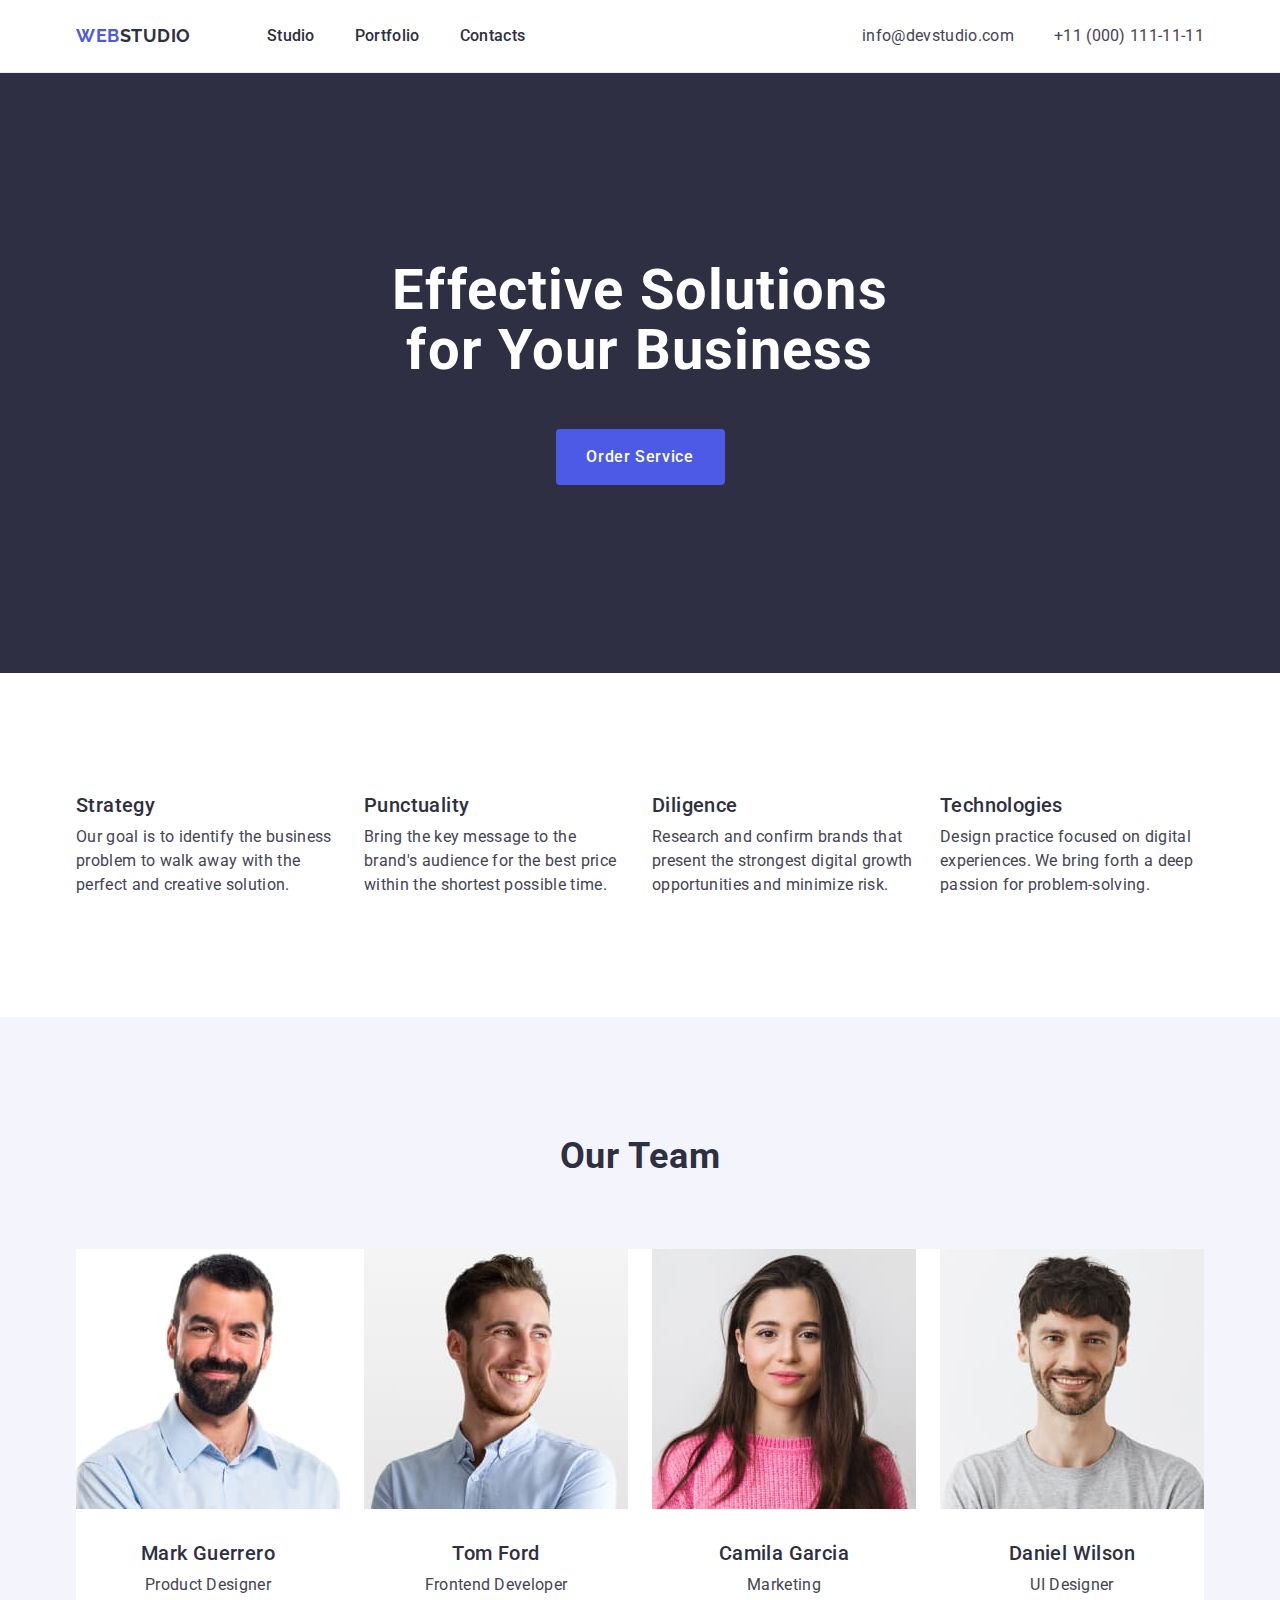
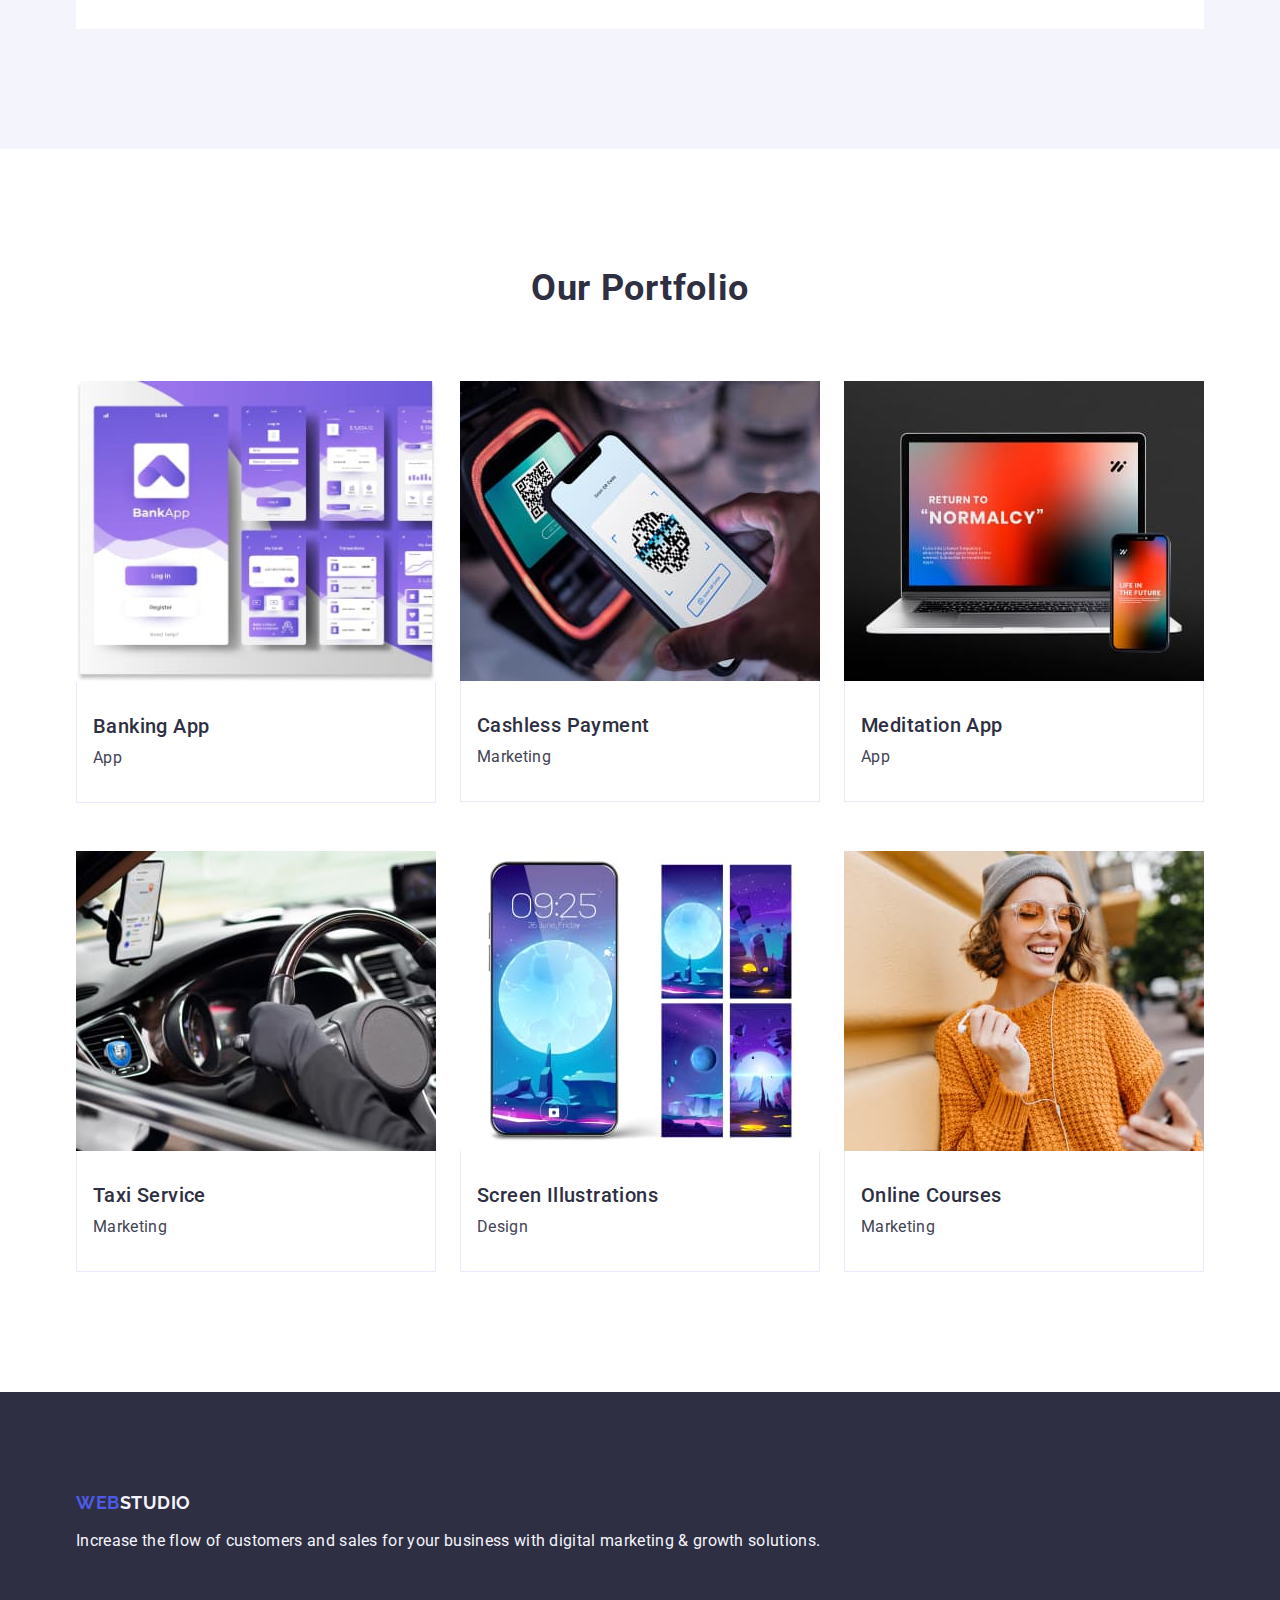
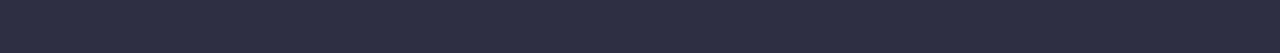
==== commit f47bf62b: "update html" ====
--- a/index.html
+++ b/index.html
@@ -141,75 +141,82 @@
       <div class="container">
         <h2 class="portfolio-title">Our Portfolio</h2>
         <ul class="portfolio-list list">
-         <li class="list-service link">
-           <div class="service-container">
+
+         <li class="list-service link">
              <a href="" class="link">
-                <img class="project-link link" src="./images/row1/banking-app-interface-concept.jpg" alt="Project 1" width="360"
-                height="300">
-                <h3 class="description-title">Banking App</h3>
-                <p class="portfolio-desk">App</p>
-              </a>
-           </div>
+                <img class="project-link link" src="./images/row1/banking-app-interface-concept.jpg" 
+                  alt="Project 1" 
+                  width="360"
+                  height="300">
+                <div class="service-container">
+                  <h3 class="description-title">Banking App</h3>
+                  <p class="portfolio-desk">App</p>
+                </div>
+            </a>
           </li>
 
           <li class="list-service link">
-            <div class="service-container">
-              <a href="" class="link">
-               <img class="project-link link" src="./images/row1/cashless-payment.jpg" alt="Project 2" 
-                width="360" 
-                height="300">
+           <a href="" class="link">
+             <img class="project-link link" src="./images/row1/cashless-payment.jpg" 
+              alt="Project 2" 
+              width="360" 
+              height="300">
+             <div class="service-container">
                <h3 class="description-title">Cashless Payment</h3>
                <p class="portfolio-desk">Marketing</p>
-              </a>
-          </div>
-         </li>
-
-         <li class="list-service link">
-           <div class="service-container">
+             </div>
+            </a>
+         </li>
+
+         <li class="list-service link">
               <a href="" class="link">
                <img class="project-link link" src="./images/row1/meditation-app.jpg" alt="Project 3" 
                 width="360" 
                 height="300">
-                <h3 class="description-title">Meditation App</h3>
-                <p class="portfolio-desk">App</p>
+                <div class="service-container">
+                  <h3 class="description-title">Meditation App</h3>
+                  <p class="portfolio-desk">App</p>
+                </div>
              </a>
-           </div>
-         </li>
-
-         <li class="list-service link">
-           <div class="service-container">
+         </li>
+
+         <li class="list-service link">
              <a href="" class="link">
-               <img class="project-link link" src="./images/row2/taxi-service.jpg" alt="Project 4" 
+               <img class="project-link link" src="./images/row2/taxi-service.jpg" 
+                alt="Project 4" 
                 width="360"
                 height="300">
-               <h3 class="description-title">Taxi Service</h3>
-               <p class="portfolio-desk">Marketing</p>
+               <div class="service-container">
+                 <h3 class="description-title">Taxi Service</h3>
+                 <p class="portfolio-desk">Marketing</p>
+               </div>
              </a>
-            </div>
-         </li>
-
-         <li class="list-service link">
-           <div class="service-container">
+         </li>
+
+         <li class="list-service link">
              <a href="" class="link">
-               <img class="project-link link" src="./images/row2/screen-illustrations.jpg" alt="Project 5" 
+               <img class="project-link link" src="./images/row2/screen-illustrations.jpg" 
+                alt="Project 5" 
                 width="360"
                 height="300">
-               <h3 class="description-title">Screen Illustrations</h3>
-               <p class="portfolio-desk">Design</p>
+                <div class="service-container">
+                 <h3 class="description-title">Screen Illustrations</h3>
+                 <p class="portfolio-desk">Design</p>
+               </div>
              </a>
-            </div>
-         </li>
-
-         <li class="list-service link">
-          <div class="service-container">
+         </li>
+
+         <li class="list-service link">
             <a href="" class="link">
-              <img class="project-link link" src="./images/row2/online-courses.jpg" alt="Project 6" 
+              <img class="project-link link" src="./images/row2/online-courses.jpg" 
+              alt="Project 6" 
               width="360"
               height="300">
-              <h3 class="description-title">Online Courses</h3>
-              <p class="portfolio-desk">Marketing</p>
+             <div class="service-container">
+               <h3 class="description-title">Online Courses</h3>
+               <p class="portfolio-desk">Marketing</p>
+             </div>
             </a>
-          </div>
          </li>
        </ul>
       </div>
--- a/css/styles.css
+++ b/css/styles.css
@@ -378,7 +378,7 @@
 
 .list-service {
   width: calc((100% - 48px) / 3);
-  box-sizing: border-box;
+  /*box-sizing: border-box;*/
 }
 
 .project-link {
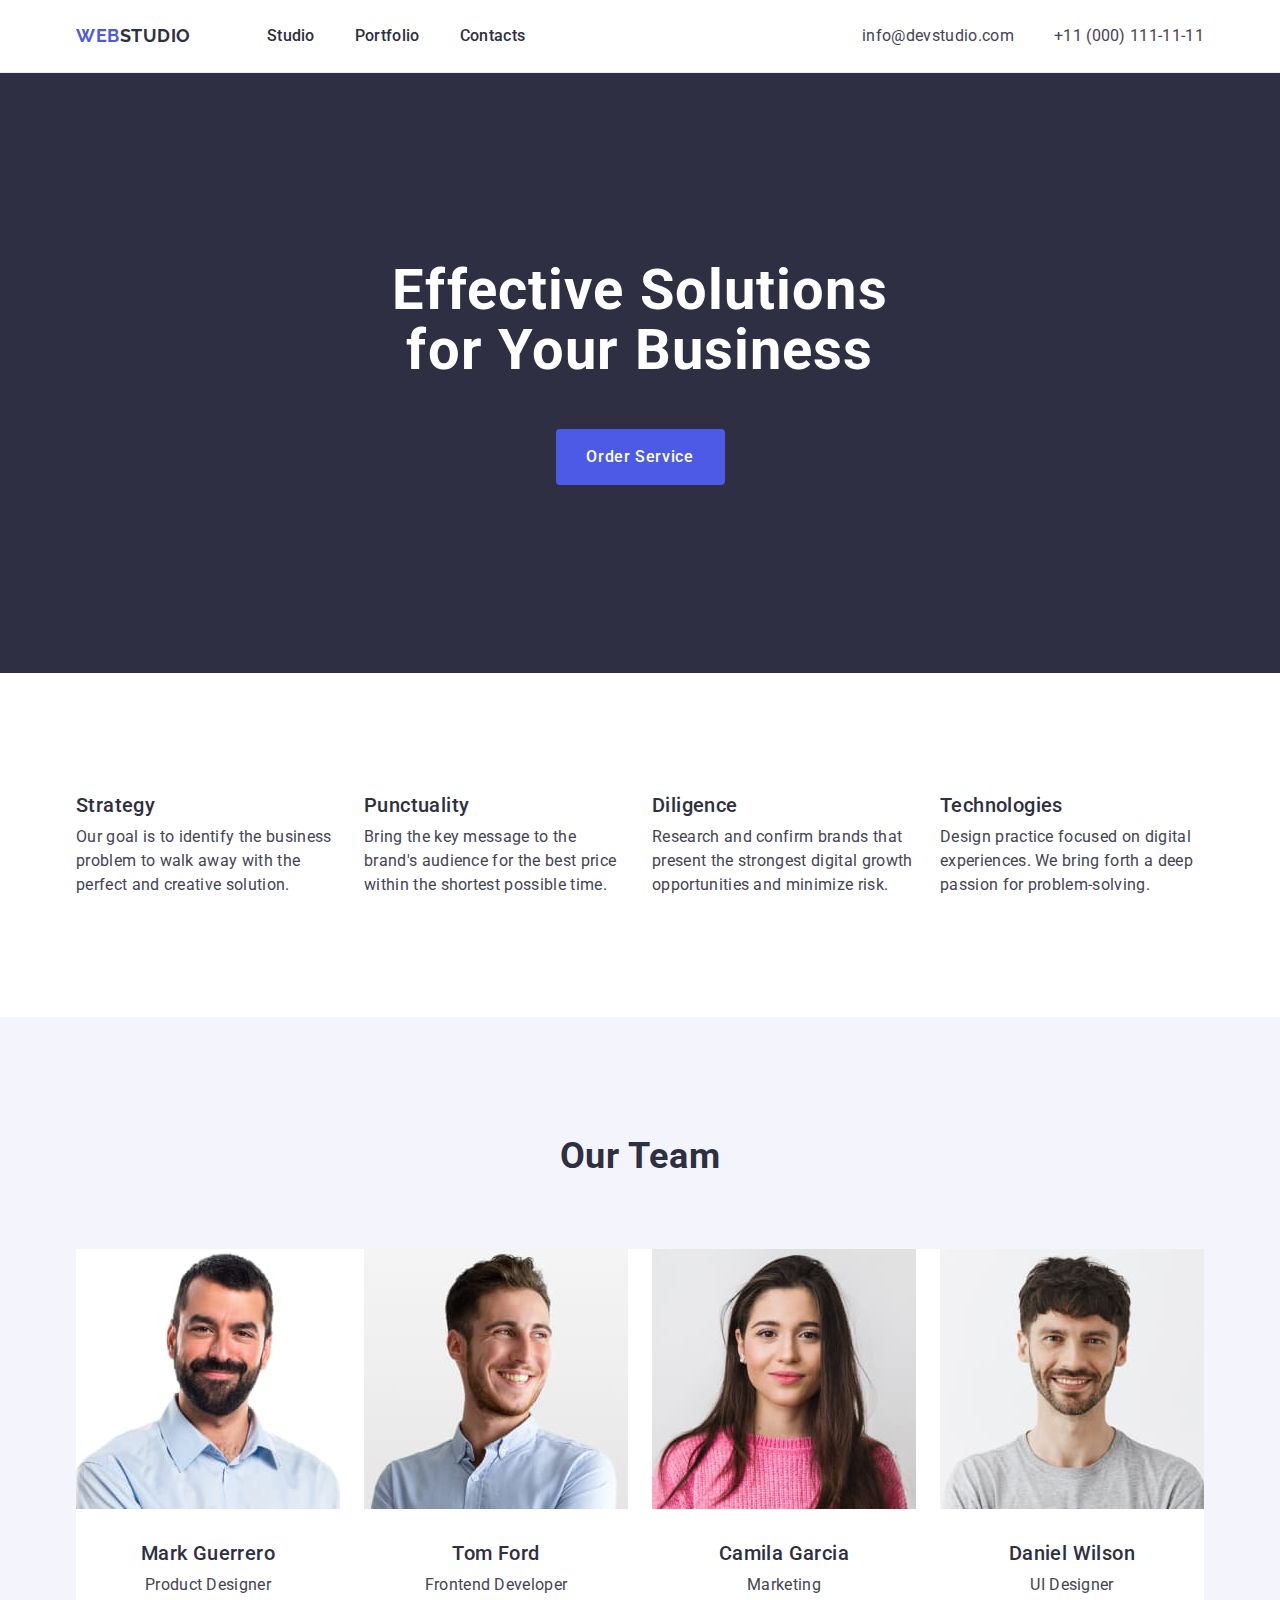
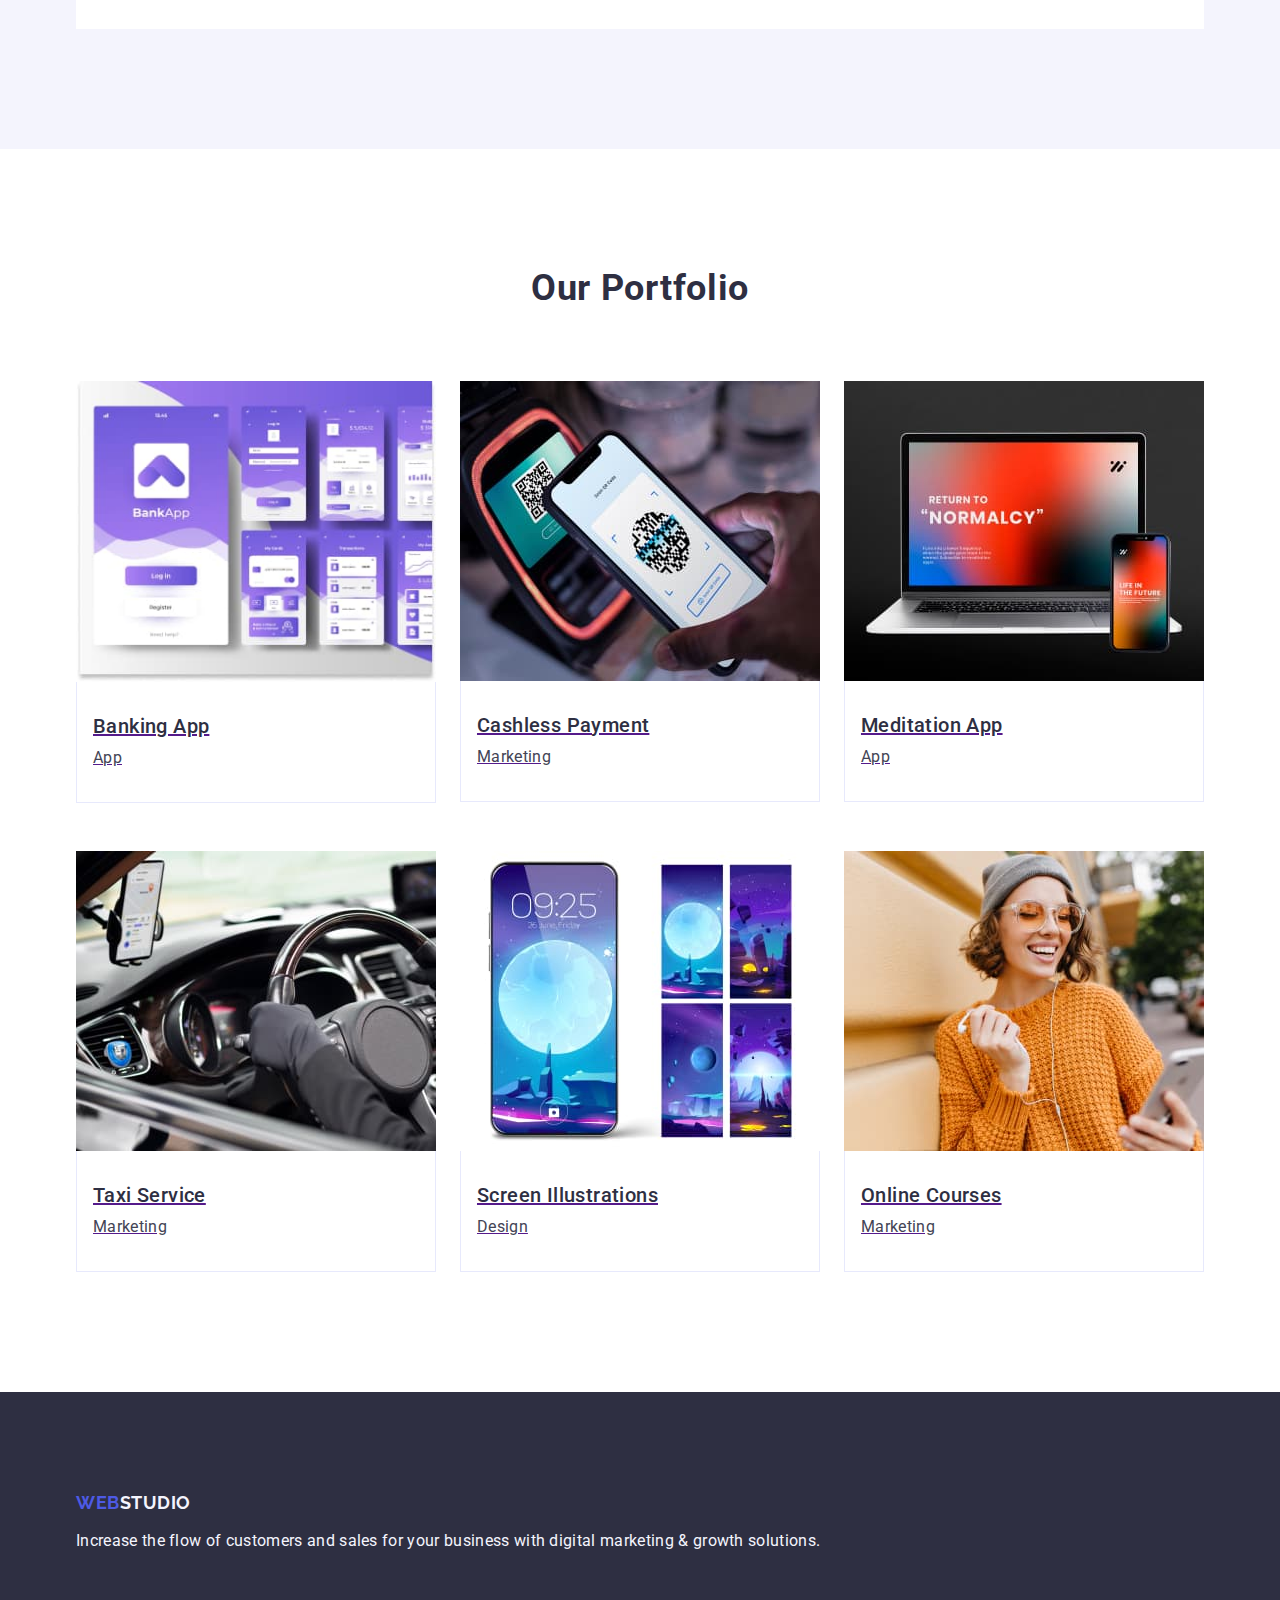
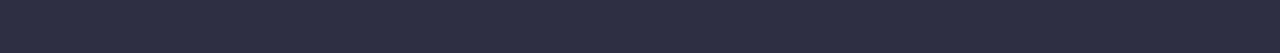
==== commit 8a9ade0a: "update html" ====
--- a/index.html
+++ b/index.html
@@ -143,7 +143,7 @@
         <ul class="portfolio-list list">
 
          <li class="list-service link">
-             <a href="" class="link">
+             <a href="">
                 <img class="project-link link" src="./images/row1/banking-app-interface-concept.jpg" 
                   alt="Project 1" 
                   width="360"
@@ -156,7 +156,7 @@
           </li>
 
           <li class="list-service link">
-           <a href="" class="link">
+           <a href="">
              <img class="project-link link" src="./images/row1/cashless-payment.jpg" 
               alt="Project 2" 
               width="360" 
@@ -169,7 +169,7 @@
          </li>
 
          <li class="list-service link">
-              <a href="" class="link">
+              <a href="">
                <img class="project-link link" src="./images/row1/meditation-app.jpg" alt="Project 3" 
                 width="360" 
                 height="300">
@@ -181,7 +181,7 @@
          </li>
 
          <li class="list-service link">
-             <a href="" class="link">
+             <a href="">
                <img class="project-link link" src="./images/row2/taxi-service.jpg" 
                 alt="Project 4" 
                 width="360"
@@ -194,7 +194,7 @@
          </li>
 
          <li class="list-service link">
-             <a href="" class="link">
+             <a href="">
                <img class="project-link link" src="./images/row2/screen-illustrations.jpg" 
                 alt="Project 5" 
                 width="360"
@@ -207,7 +207,7 @@
          </li>
 
          <li class="list-service link">
-            <a href="" class="link">
+            <a href="">
               <img class="project-link link" src="./images/row2/online-courses.jpg" 
               alt="Project 6" 
               width="360"
--- a/css/styles.css
+++ b/css/styles.css
@@ -389,7 +389,7 @@
 
 .service-container {
   padding: 32px 16px;
-  border: 1px solid var(--color-cornflower);
+  border: 1px solid #e7e9fc;
   border-top: none;
 }
 
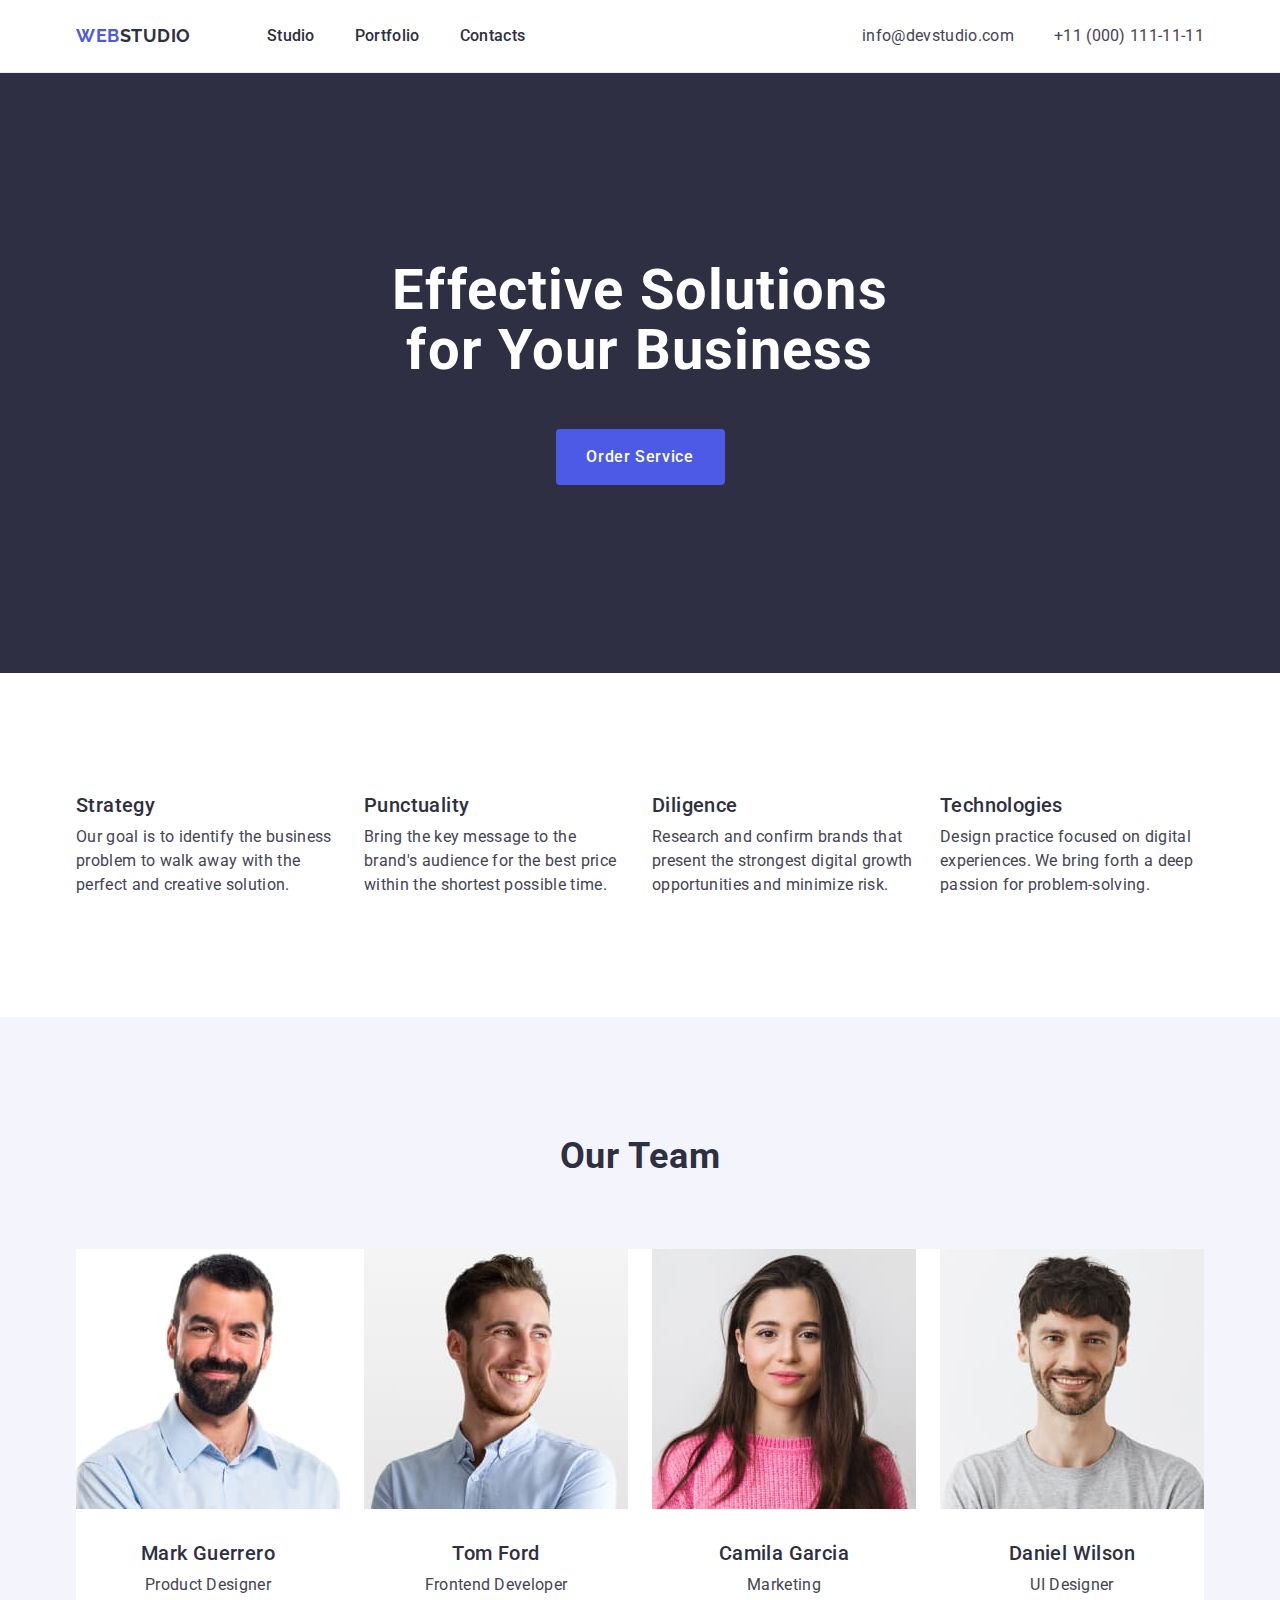
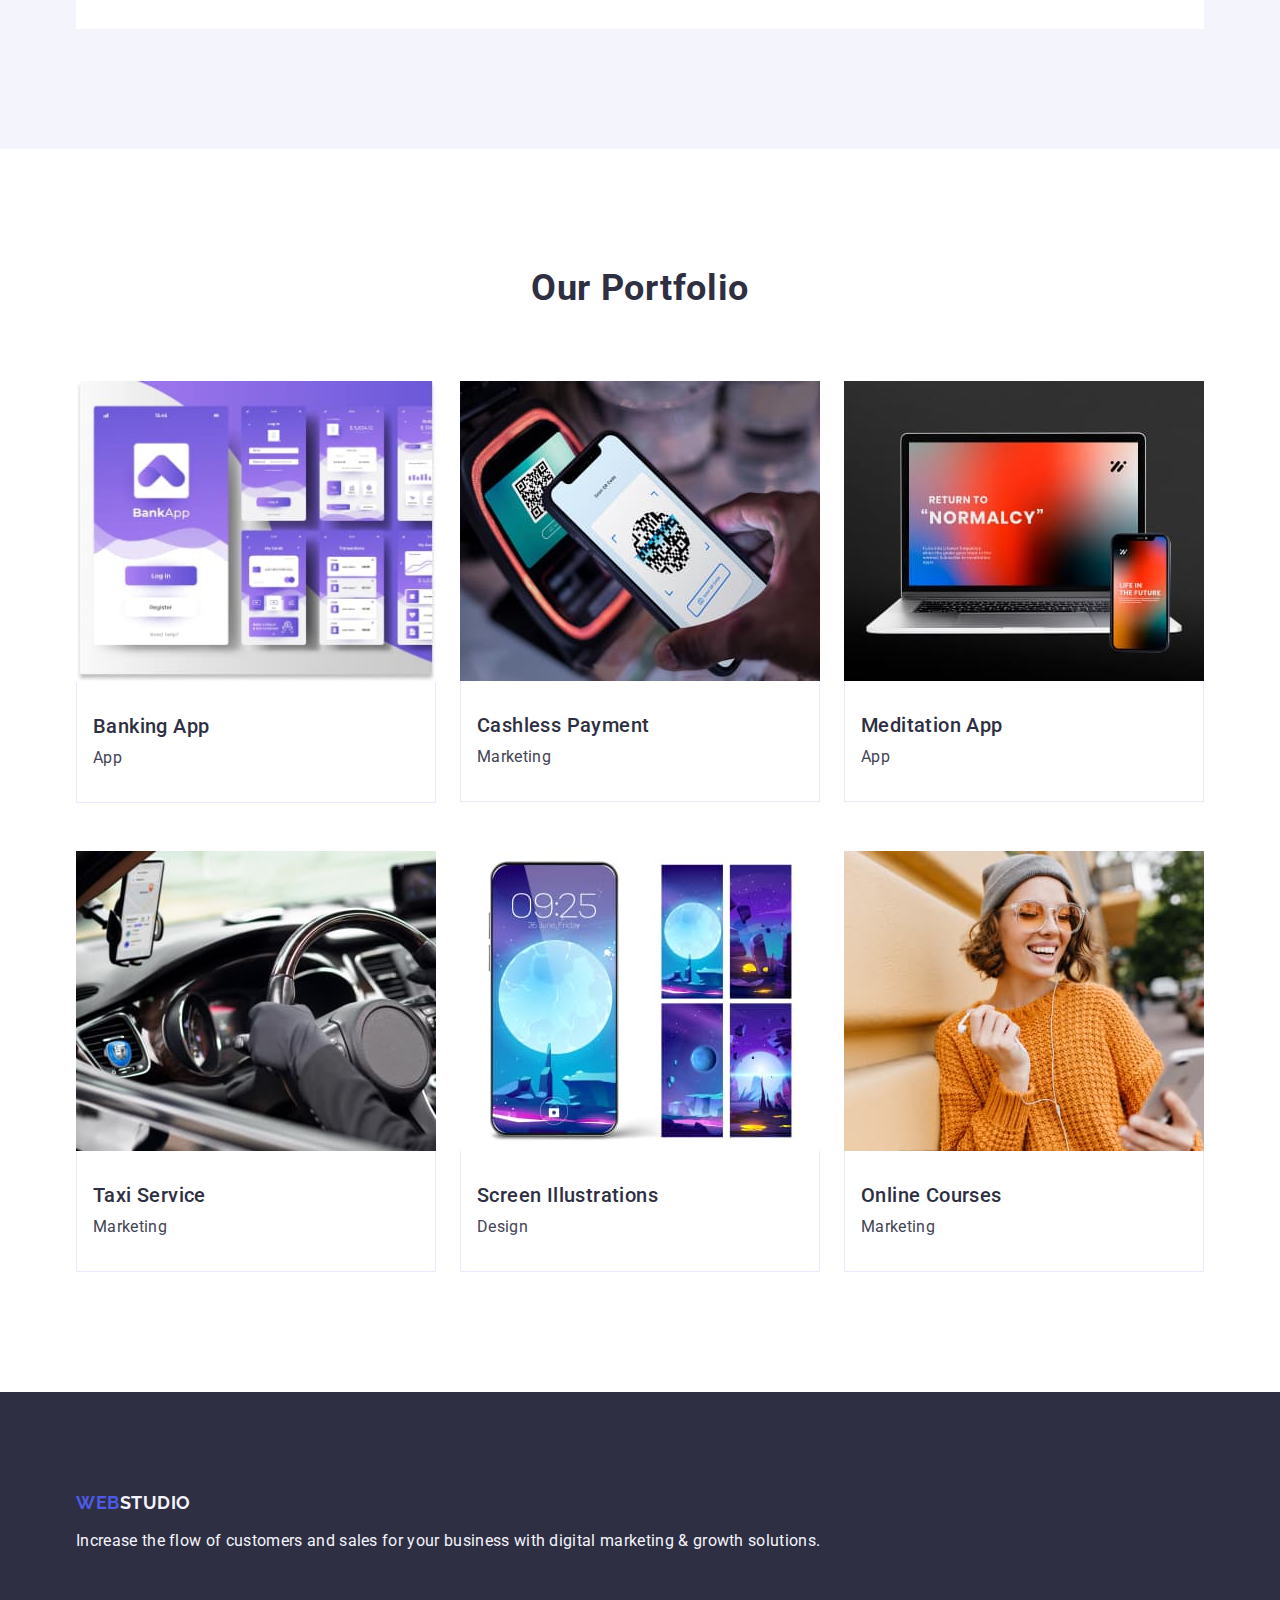
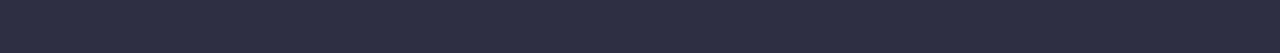
==== commit 9e75870b: "update html" ====
--- a/index.html
+++ b/index.html
@@ -142,8 +142,7 @@
         <h2 class="portfolio-title">Our Portfolio</h2>
         <ul class="portfolio-list list">
 
-         <li class="list-service link">
-             <a href="">
+            <li class="list-service link">
                 <img class="project-link link" src="./images/row1/banking-app-interface-concept.jpg" 
                   alt="Project 1" 
                   width="360"
@@ -152,11 +151,9 @@
                   <h3 class="description-title">Banking App</h3>
                   <p class="portfolio-desk">App</p>
                 </div>
-            </a>
-          </li>
+            </li>
 
           <li class="list-service link">
-           <a href="">
              <img class="project-link link" src="./images/row1/cashless-payment.jpg" 
               alt="Project 2" 
               width="360" 
@@ -165,11 +162,9 @@
                <h3 class="description-title">Cashless Payment</h3>
                <p class="portfolio-desk">Marketing</p>
              </div>
-            </a>
-         </li>
-
-         <li class="list-service link">
-              <a href="">
+           </li>
+
+         <li class="list-service link">
                <img class="project-link link" src="./images/row1/meditation-app.jpg" alt="Project 3" 
                 width="360" 
                 height="300">
@@ -177,11 +172,9 @@
                   <h3 class="description-title">Meditation App</h3>
                   <p class="portfolio-desk">App</p>
                 </div>
-             </a>
-         </li>
-
-         <li class="list-service link">
-             <a href="">
+         </li>
+
+         <li class="list-service link">
                <img class="project-link link" src="./images/row2/taxi-service.jpg" 
                 alt="Project 4" 
                 width="360"
@@ -190,11 +183,9 @@
                  <h3 class="description-title">Taxi Service</h3>
                  <p class="portfolio-desk">Marketing</p>
                </div>
-             </a>
-         </li>
-
-         <li class="list-service link">
-             <a href="">
+         </li>
+
+         <li class="list-service link">
                <img class="project-link link" src="./images/row2/screen-illustrations.jpg" 
                 alt="Project 5" 
                 width="360"
@@ -203,11 +194,9 @@
                  <h3 class="description-title">Screen Illustrations</h3>
                  <p class="portfolio-desk">Design</p>
                </div>
-             </a>
-         </li>
-
-         <li class="list-service link">
-            <a href="">
+         </li>
+
+         <li class="list-service link">
               <img class="project-link link" src="./images/row2/online-courses.jpg" 
               alt="Project 6" 
               width="360"
@@ -216,7 +205,6 @@
                <h3 class="description-title">Online Courses</h3>
                <p class="portfolio-desk">Marketing</p>
              </div>
-            </a>
          </li>
        </ul>
       </div>
